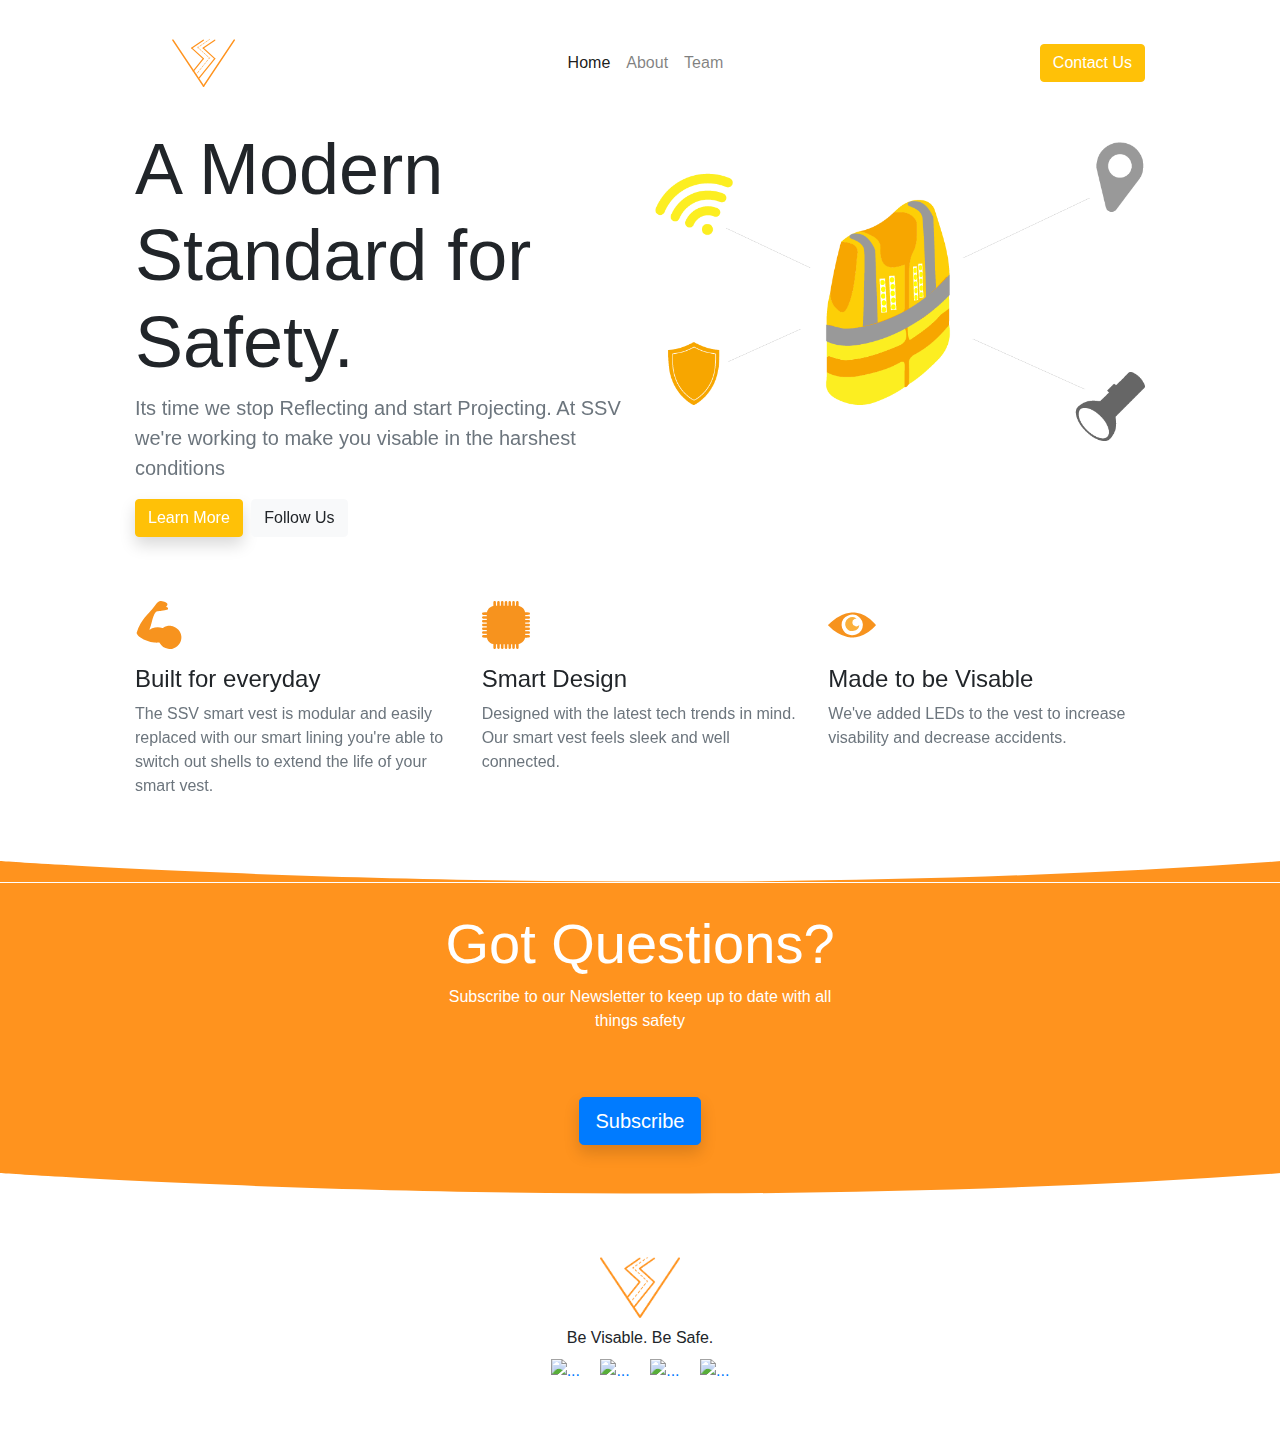
==== index.html @ ff096547 "Add files via upload" ====
<!doctype html>
<html lang="en">

<head>
    <!-- Required meta tags -->
    <meta charset="utf-8">
    <meta name="viewport" content="width=device-width, initial-scale=1, shrink-to-fit=no">
    <!-- Bootstrap CSS -->
    <link rel="stylesheet" href="https://stackpath.bootstrapcdn.com/bootstrap/4.3.1/css/bootstrap.min.css" integrity="sha384-ggOyR0iXCbMQv3Xipma34MD+dH/1fQ784/j6cY/iJTQUOhcWr7x9JvoRxT2MZw1T" crossorigin="anonymous">
    <link rel="stylesheet" href="https://unpkg.com/aos@next/dist/aos.css" />
    <link rel="stylesheet" type="text/css" href="main.css">
    <title>Hello, world!</title>
</head>

<body>
    <nav class="navbar navbar-expand-lg navbar-light bg-white">
        <div class="container">
            <a class="navbar-brand" href="#">
                <img src="logo.svg" width="100px" height="100px">
            </a>
            <button class="navbar-toggler" type="button" data-toggle="collapse" data-target="#navbarSupportedContent" aria-controls="navbarSupportedContent" aria-expanded="false" aria-label="Toggle navigation">
                <span class="navbar-toggler-icon"></span>
            </button>
            <div class="collapse navbar-collapse" id="navbarSupportedContent">
                <ul class="navbar-nav ml-auto">
                    <li class="nav-item active">
                        <a class="nav-link" href="#">Home <span class="sr-only">(current)</span></a>
                    </li>
                    <li class="nav-item">
                        <a class="nav-link" href="#">About</a>
                    </li>
                    <li class="nav-item">
                        <a class="nav-link" href="#">Team</a>
                    </li>
                </ul>
                <a class="btn navbar-btn btn-warning btn-md ml-auto text-white">Contact Us</a>
            </div>
        </div>
    </nav>
    <section class="ptb-6">
        <div class="container">
            <div class="row">
                <div class="col-12 col-md-5 col-lg-6 order-md-2">
                    <img src="vest.png" class="img-fluid pt-3" alt="Responsive image">
                </div>
                <div class="col-12 col-md-7 col-lg-6 order-md-1" data-aos="fade-up">
                    <h1 class="display-3 text-center text-md-left">
                        A Modern Standard for Safety.
                    </h1>
                    <p class="lead text-center text-md-left text-muted mb-6 mb-lg-8">
                        Its time we stop Reflecting and start Projecting. At SSV we're working to make you visable in the harshest conditions
                    </p>
                    <div class="text-center text-md-left">

                        <a class="btn navbar-btn btn-warning btn-md shadow mr-1 text-white">Learn More</a>
                        <a href="" class="btn btn-light ">Follow Us</a>
                    </div>
                </div>
            </div>
        </div>
    </section>
    <section class=" ptb-8">
        <div class="container">
            <div class="row">
                <div class="col-12 col-md-4" data-aos="fade-up">
                    <div class="icon text-primary mb-3">
                        <img src="muscle.svg" height="48px" width="48px">
                    </div>
                    <h4>
                        Built for everyday
                    </h4>
                    <p class="text-muted mb-6 mb-md-0">
                        The SSV smart vest is modular and easily replaced with our smart lining you're able to switch out shells to extend the life of your smart vest.
                    </p>
                </div>
                <div class="col-12 col-md-4" data-aos="fade-up" data-aos-delay="50">
                    <div class="icon text-primary mb-3">
                        <img src="chip.svg" height="48px" width="48px">
                    </div>
                    <h4>
                        Smart Design
                    </h4>
                    <p class="text-muted mb-6 mb-md-0">
                        Designed with the latest tech trends in mind. Our smart vest feels sleek and well connected.
                    </p>
                </div>
                <div class="col-12 col-md-4" data-aos="fade-up" data-aos-delay="100">
                    <div class="icon text-primary mb-3">
                        <img src="eye.svg" height="48px" width="48px">
                    </div>
                    <h4>
                        Made to be Visable
                    </h4>
                    <p class="text-muted mb-6 mb-md-0">
                        We've added LEDs to the vest to increase visability and decrease accidents.
                    </p>
                </div>
            </div>
        </div>
    </section>


    <div class="position-relative">
        <div class="shape shape-top shape-fluid-x svg-shim text-gray-200">
            <svg viewBox="0 0 1440 24" fill="none" xmlns="http://www.w3.org/2000/svg" preserveAspectRatio="none">
                <path d="M0 24H1440V0C722.5 52 0 0 0 0V24Z" fill="#ff931e" />
            </svg>
        </div>
    </div>
    <section class="bottom-break">
        <div class="container">
            <div class="row py-5">
                <div class="col"></div>
                <div class="col-5">
                    <h1 class="display-4 text-white text-center">Got Questions?</h1>
                    <p class="text-white text-center">Subscribe to our Newsletter to keep up to date with all things safety</p>
                </div>
                <div class="col"></div>
            </div>
            <div class="row">
                <div class="col"></div>
                <div class="col-2 text-center"><button type="button" class="btn btn-primary btn-lg mb-5 shadow mx-auto">Subscribe</button></div>
                <div class="col"></div>
            </div>
        </div>
    </section>
    <div class="position-relative">
        <div class="shape shape-bottom shape-fluid-x svg-shim text-gray-200">
            <svg viewBox="0 0 1440 24" fill="none" xmlns="http://www.w3.org/2000/svg" preserveAspectRatio="none">
                <path d="M0 24H1440V0C722.5 52 0 0 0 0V24Z" fill="white" />
            </svg>
        </div>
    </div>
    <footer class="ptb-8 bg-gray-200">
        <div class="container">
            <div class="row">
                <div class="col"></div>
                <div class="col-3">
                    <div class="mx-auto text-center">
                        <img src="logo_foot.png" width="80px" height="auto" class="mb-2">
                        <p class="text-gray-700 mb-2">
                            Be Visable. Be Safe.
                        </p>
                        <ul class="list-unstyled list-inline list-social mb-6 mb-md-0">
                            <li class="list-inline-item list-social-item mr-3">
                                <a href="#!" class="text-decoration-none">
                                    <img src="./assets/img/icons/social/instagram.svg" class="list-social-icon" alt="...">
                                </a>
                            </li>
                            <li class="list-inline-item list-social-item mr-3">
                                <a href="#!" class="text-decoration-none">
                                    <img src="./assets/img/icons/social/facebook.svg" class="list-social-icon" alt="...">
                                </a>
                            </li>
                            <li class="list-inline-item list-social-item mr-3">
                                <a href="#!" class="text-decoration-none">
                                    <img src="./assets/img/icons/social/twitter.svg" class="list-social-icon" alt="...">
                                </a>
                            </li>
                            <li class="list-inline-item list-social-item">
                                <a href="#!" class="text-decoration-none">
                                    <img src="./assets/img/icons/social/pinterest.svg" class="list-social-icon" alt="...">
                                </a>
                            </li>
                        </ul>
                    </div>
                </div>
                <div class="col"></div>
            </div>
        </div> 
    </footer>
    <!-- Optional JavaScript -->
    <!-- jQuery first, then Popper.js, then Bootstrap JS -->
    <script src="https://code.jquery.com/jquery-3.3.1.slim.min.js" integrity="sha384-q8i/X+965DzO0rT7abK41JStQIAqVgRVzpbzo5smXKp4YfRvH+8abtTE1Pi6jizo" crossorigin="anonymous"></script>
    <script src="https://cdnjs.cloudflare.com/ajax/libs/popper.js/1.14.7/umd/popper.min.js" integrity="sha384-UO2eT0CpHqdSJQ6hJty5KVphtPhzWj9WO1clHTMGa3JDZwrnQq4sF86dIHNDz0W1" crossorigin="anonymous"></script>
    <script src="https://stackpath.bootstrapcdn.com/bootstrap/4.3.1/js/bootstrap.min.js" integrity="sha384-JjSmVgyd0p3pXB1rRibZUAYoIIy6OrQ6VrjIEaFf/nJGzIxFDsf4x0xIM+B07jRM" crossorigin="anonymous"></script>
    <script src="https://unpkg.com/aos@next/dist/aos.js"></script>
    <script>
    AOS.init();
    </script>
</body>

</html>
---- main.css ----
@import url('https://rsms.me/inter/inter.css');

html {
    font-family: 'Inter', sans-serif;
}

@supports (font-variation-settings: normal) {
    html {
        font-family: 'Inter var', sans-serif;
    }
}


.container {
    max-width: 1040px;
}

.ptb-8 {
    padding-bottom: 6rem !important;
    padding-top: 6rem !important;
}

.ptb-8 {
    padding-bottom: 4rem !important;
    padding-top: 4rem !important;
}

.navbar {
}

.big-section {

  background-color: #fad776;
  opacity:0.9;

}

.shape-bottom{
	background-color: #ff931e;
}

.shape-top{
	background-color: white;
}

.bottom-break{
	background-color: #ff931e;
}


.shape {
    position: absolute
}

.shape>img,.shape>svg {
    display: block
}

.shape:not([class*=blur]) {
    overflow: hidden
}

.shape:not([class*=blur])>img,.shape:not([class*=blur])>svg {
    transform: scale(1.001)
}

@media (-ms-high-contrast:active),(-ms-high-contrast:none) {
    .shape>svg {
        display: none
    }
}

.shape-top {
    top: -.75px;
    right: -.75px;
    left: -.75px
}

.shape-top>img,.shape-top>svg {
    transform-origin: top center
}

.shape-right {
    top: -.75px;
    right: -.75px;
    bottom: -.75px
}

.shape-right>img,.shape-right>svg {
    transform-origin: right center;
    margin-left: auto
}

.shape-bottom {
    right: -.75px;
    bottom: -.75px;
    left: -.75px
}

.shape-bottom>img,.shape-bottom>svg {
    transform-origin: bottom center
}

.shape-left {
    top: -.75px;
    bottom: -.75px;
    left: -.75px
}

.shape-left>img,.shape-left>svg {
    transform-origin: left center
}

.shape-fluid-x>img,.shape-fluid-x>svg {
    width: calc(100% + 1.5px);
    height: auto
}

.shape-fluid-y>img,.shape-fluid-y>svg {
    height: calc(100% + 1.5px);
    width: auto
}

.shape-fluid-y {
    width: 100%;
    pointer-events: none
}

.shape-flip-x {
    transform: scaleX(-1);
    -webkit-backface-visibility: hidden;
    backface-visibility: hidden
}
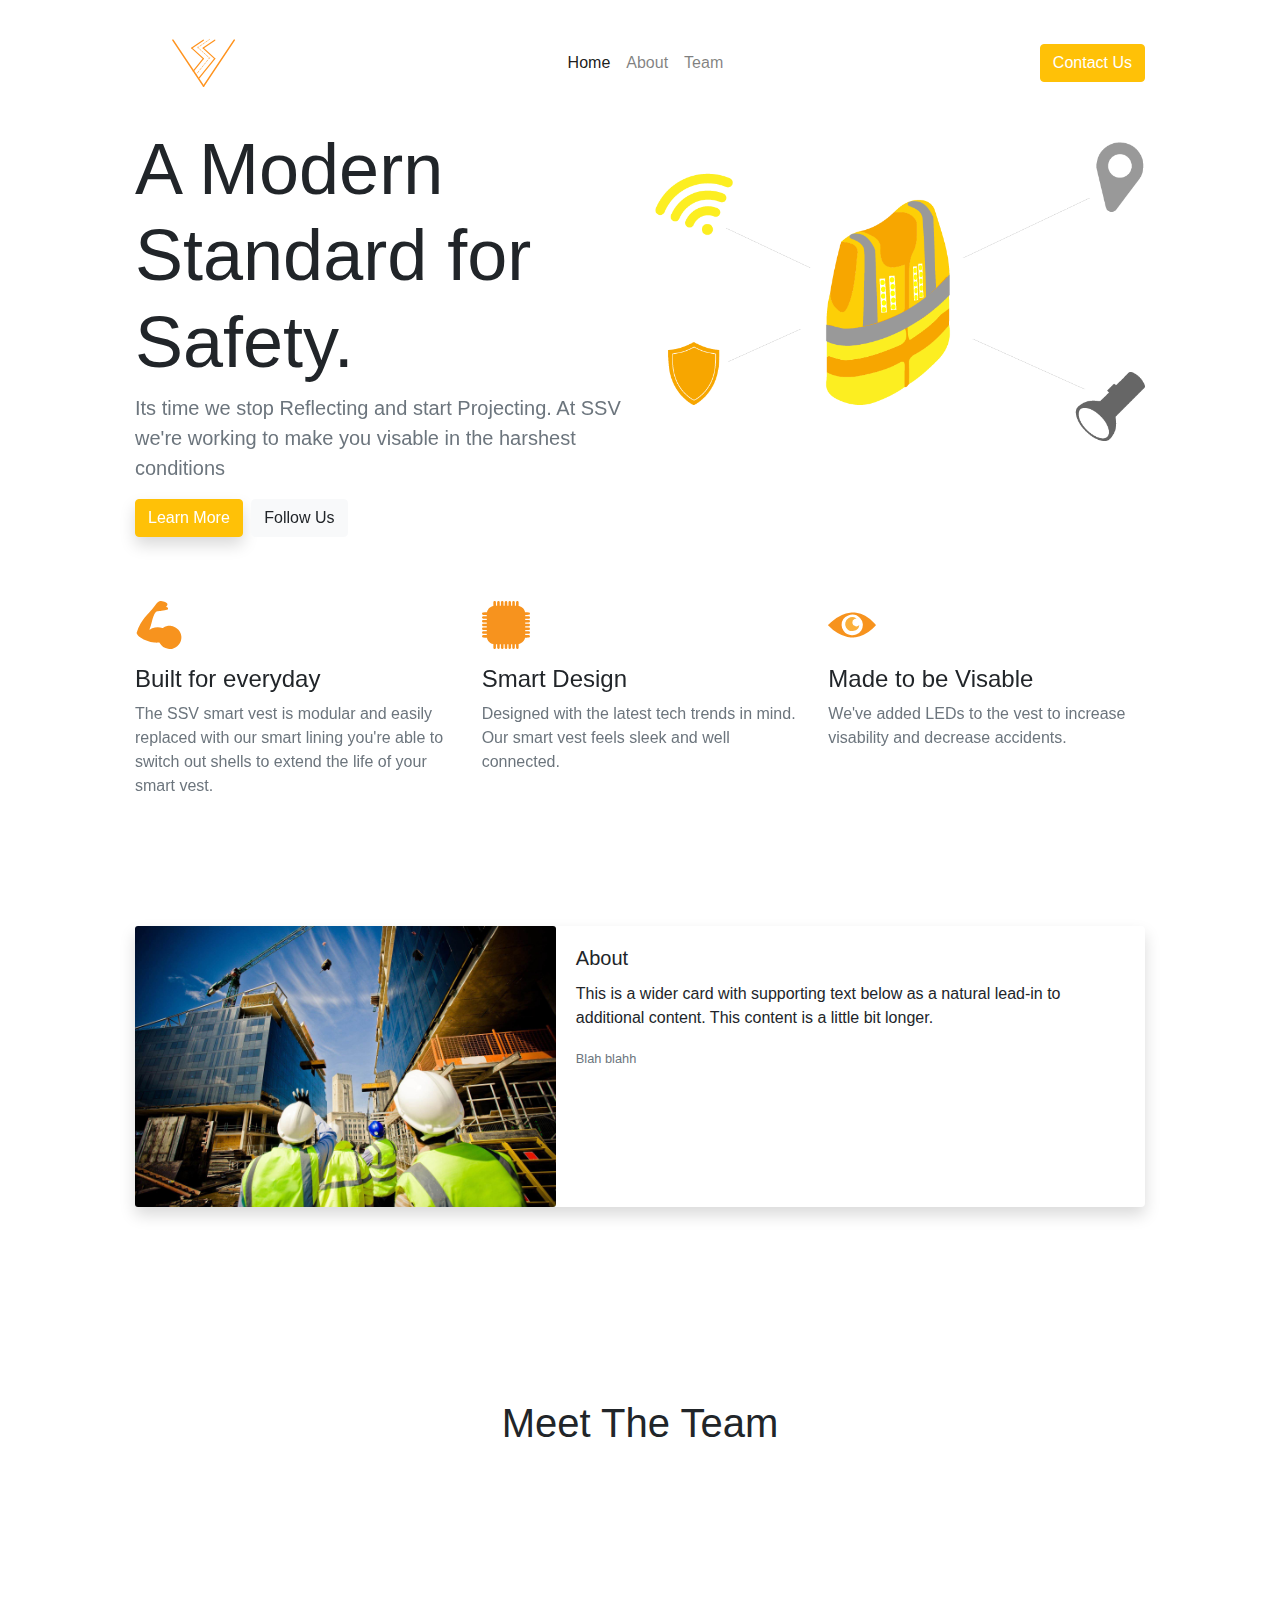
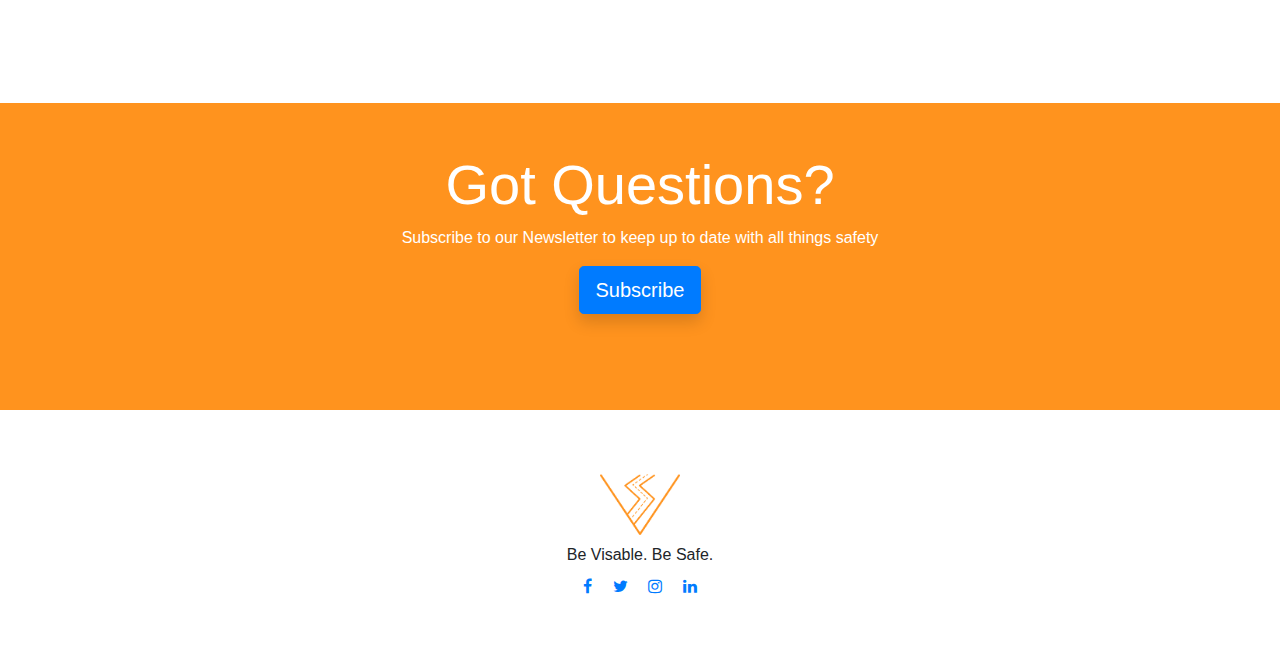
==== commit 8575b860: "Add files via upload" ====
--- a/index.html
+++ b/index.html
@@ -9,6 +9,7 @@
     <link rel="stylesheet" href="https://stackpath.bootstrapcdn.com/bootstrap/4.3.1/css/bootstrap.min.css" integrity="sha384-ggOyR0iXCbMQv3Xipma34MD+dH/1fQ784/j6cY/iJTQUOhcWr7x9JvoRxT2MZw1T" crossorigin="anonymous">
     <link rel="stylesheet" href="https://unpkg.com/aos@next/dist/aos.css" />
     <link rel="stylesheet" type="text/css" href="main.css">
+    <link rel="stylesheet" href="https://cdnjs.cloudflare.com/ajax/libs/font-awesome/4.7.0/css/font-awesome.min.css">
     <title>Hello, world!</title>
 </head>
 
@@ -51,7 +52,6 @@
                         Its time we stop Reflecting and start Projecting. At SSV we're working to make you visable in the harshest conditions
                     </p>
                     <div class="text-center text-md-left">
-
                         <a class="btn navbar-btn btn-warning btn-md shadow mr-1 text-white">Learn More</a>
                         <a href="" class="btn btn-light ">Follow Us</a>
                     </div>
@@ -98,8 +98,68 @@
             </div>
         </div>
     </section>
-
-
+    <section class="ptb-8">
+        <div class="container">
+            <div class="card mb-3 border-0 shadow rounded">
+                <div class="row no-gutters">
+                    <div class="col-md-5">
+                        <img src="construction_image.jpg" class="card-img" alt="...">
+                    </div>
+                    <div class="col-md-7">
+                        <div class="card-body">
+                            <h5 class="card-title">About</h5>
+                            <p class="card-text">This is a wider card with supporting text below as a natural lead-in to additional content. This content is a little bit longer.</p>
+                            <p class="card-text"><small class="text-muted">Blah blahh</small></p>
+                        </div>
+                    </div>
+                </div>
+            </div>
+        </div>
+    </section>
+    <section class="ptb-8">
+        <div class="container">
+            <div class="text-center py-5">
+                <h1 class="py-6">Meet The Team</h1>
+            </div>
+            <div class="row">
+                <!-- Team Member 1 -->
+                <div class="col"></div>
+                <div class="col-xl-3 col-md-6 mb-4">
+                    <div class="card border-0 shadow" data-aos="zoom-in-up" data-aos-once="true">
+                        <img src="https://source.unsplash.com/TMgQMXoglsM/500x350" class="card-img-top" alt="...">
+                        <div class="card-body text-center">
+                            <h5 class="card-title mb-0">Team Member</h5>
+                            <div class="card-text text-black-50">Web Developer</div>
+                        </div>
+                    </div>
+                </div>
+                <!-- Team Member 2 -->
+                <div class="col-xl-3 col-md-6 mb-4">
+                    <div class="card border-0 shadow" data-aos="zoom-in-up" data-aos-delay="50" data-aos-once="true">
+                        <img src="https://source.unsplash.com/9UVmlIb0wJU/500x350" class="card-img-top" alt="...">
+                        <div class="card-body text-center">
+                            <h5 class="card-title mb-0">Team Member</h5>
+                            <div class="card-text text-black-50">Web Developer</div>
+                        </div>
+                    </div>
+                </div>
+                <!-- Team Member 3 -->
+                <div class="col-xl-3 col-md-6 mb-4">
+                    <div class="card border-0 shadow" data-aos="zoom-in-up" data-aos-delay="100" data-aos-once="true">
+                        <img src="https://source.unsplash.com/sNut2MqSmds/500x350" class="card-img-top" alt="...">
+                        <div class="card-body text-center">
+                            <h5 class="card-title mb-0">Team Member</h5>
+                            <div class="card-text text-black-50">Web Developer</div>
+                        </div>
+                    </div>
+                </div>
+                <div class="col"></div>
+            </div>
+            <!-- /.row -->
+        </div>
+        <!-- /.container -->
+    </section>
+    <!--
     <div class="position-relative">
         <div class="shape shape-top shape-fluid-x svg-shim text-gray-200">
             <svg viewBox="0 0 1440 24" fill="none" xmlns="http://www.w3.org/2000/svg" preserveAspectRatio="none">
@@ -107,67 +167,49 @@
             </svg>
         </div>
     </div>
+-->
     <section class="bottom-break">
-        <div class="container">
-            <div class="row py-5">
-                <div class="col"></div>
-                <div class="col-5">
-                    <h1 class="display-4 text-white text-center">Got Questions?</h1>
-                    <p class="text-white text-center">Subscribe to our Newsletter to keep up to date with all things safety</p>
-                </div>
-                <div class="col"></div>
-            </div>
-            <div class="row">
-                <div class="col"></div>
-                <div class="col-2 text-center"><button type="button" class="btn btn-primary btn-lg mb-5 shadow mx-auto">Subscribe</button></div>
-                <div class="col"></div>
-            </div>
-        </div>
-    </section>
+        <div class="container py-5 text-center">
+            <h1 class="display-4 text-white text-center">Got Questions?</h1>
+            <p class="text-white text-center">Subscribe to our Newsletter to keep up to date with all things safety</p>
+            <button type="button" class="btn btn-primary btn-lg mb-5 shadow mx-auto">Subscribe</button>
+        </div>
+    </section>
+    <!--
     <div class="position-relative">
         <div class="shape shape-bottom shape-fluid-x svg-shim text-gray-200">
             <svg viewBox="0 0 1440 24" fill="none" xmlns="http://www.w3.org/2000/svg" preserveAspectRatio="none">
                 <path d="M0 24H1440V0C722.5 52 0 0 0 0V24Z" fill="white" />
             </svg>
         </div>
-    </div>
+    </div>-->
     <footer class="ptb-8 bg-gray-200">
         <div class="container">
-            <div class="row">
-                <div class="col"></div>
-                <div class="col-3">
-                    <div class="mx-auto text-center">
-                        <img src="logo_foot.png" width="80px" height="auto" class="mb-2">
-                        <p class="text-gray-700 mb-2">
-                            Be Visable. Be Safe.
-                        </p>
-                        <ul class="list-unstyled list-inline list-social mb-6 mb-md-0">
-                            <li class="list-inline-item list-social-item mr-3">
-                                <a href="#!" class="text-decoration-none">
-                                    <img src="./assets/img/icons/social/instagram.svg" class="list-social-icon" alt="...">
-                                </a>
-                            </li>
-                            <li class="list-inline-item list-social-item mr-3">
-                                <a href="#!" class="text-decoration-none">
-                                    <img src="./assets/img/icons/social/facebook.svg" class="list-social-icon" alt="...">
-                                </a>
-                            </li>
-                            <li class="list-inline-item list-social-item mr-3">
-                                <a href="#!" class="text-decoration-none">
-                                    <img src="./assets/img/icons/social/twitter.svg" class="list-social-icon" alt="...">
-                                </a>
-                            </li>
-                            <li class="list-inline-item list-social-item">
-                                <a href="#!" class="text-decoration-none">
-                                    <img src="./assets/img/icons/social/pinterest.svg" class="list-social-icon" alt="...">
-                                </a>
-                            </li>
-                        </ul>
-                    </div>
-                </div>
-                <div class="col"></div>
-            </div>
-        </div> 
+            <div class="mx-auto text-center">
+                <img src="logo_foot.png" width="80px" height="auto" class="mb-2">
+                <p class="text-gray-700 mb-2">
+                    Be Visable. Be Safe.
+                </p>
+                <ul class="list-unstyled list-inline list-social mb-6 mb-md-0">
+                    <li class="list-inline-item list-social-item mr-3">
+                        <a href="#!" class="fa fa-facebook">
+                        </a>
+                    </li>
+                    <li class="list-inline-item list-social-item mr-3">
+                        <a href="#!" class="fa fa-twitter">
+                        </a>
+                    </li>
+                    <li class="list-inline-item list-social-item mr-3">
+                        <a href="#!" class="fa fa-instagram">
+                        </a>
+                    </li>
+                    <li class="list-inline-item list-social-item">
+                        <a href="#!" class="fa fa-linkedin">
+                        </a>
+                    </li>
+                </ul>
+            </div>
+        </div>
     </footer>
     <!-- Optional JavaScript -->
     <!-- jQuery first, then Popper.js, then Bootstrap JS -->
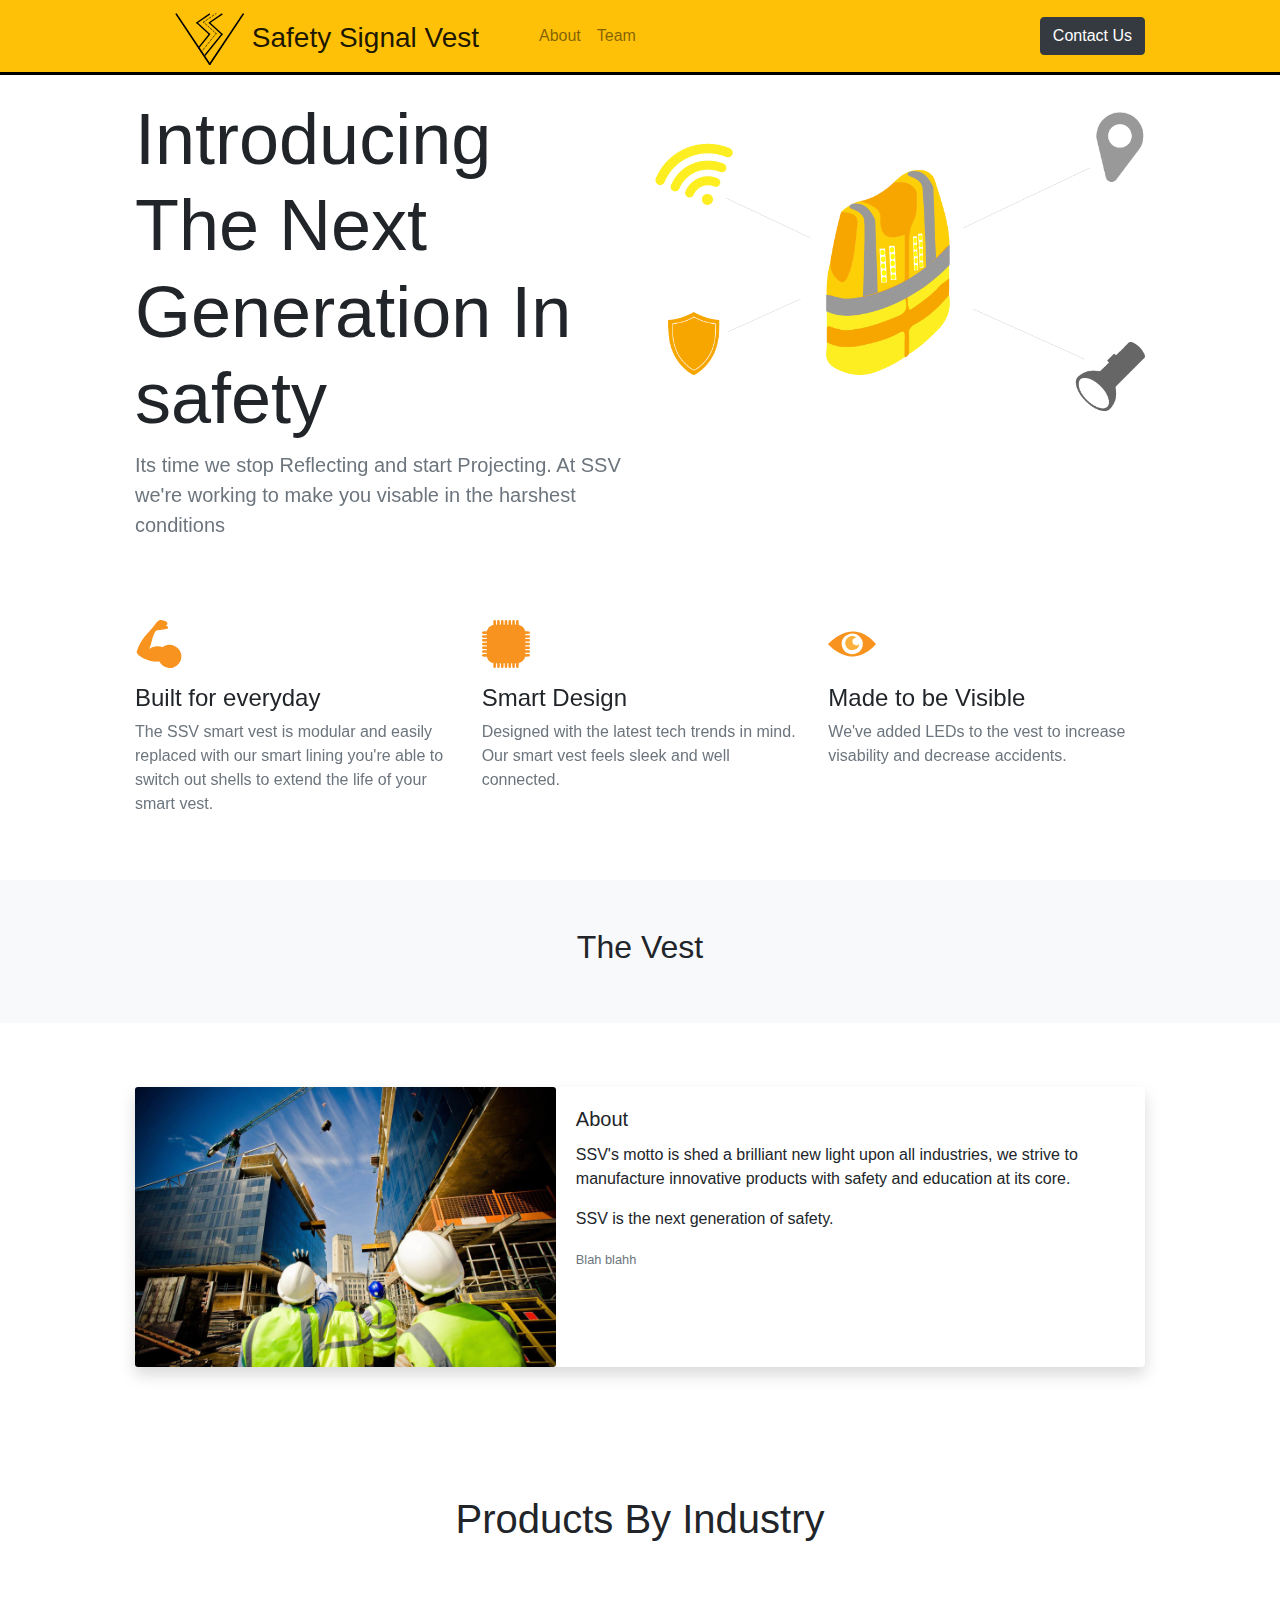
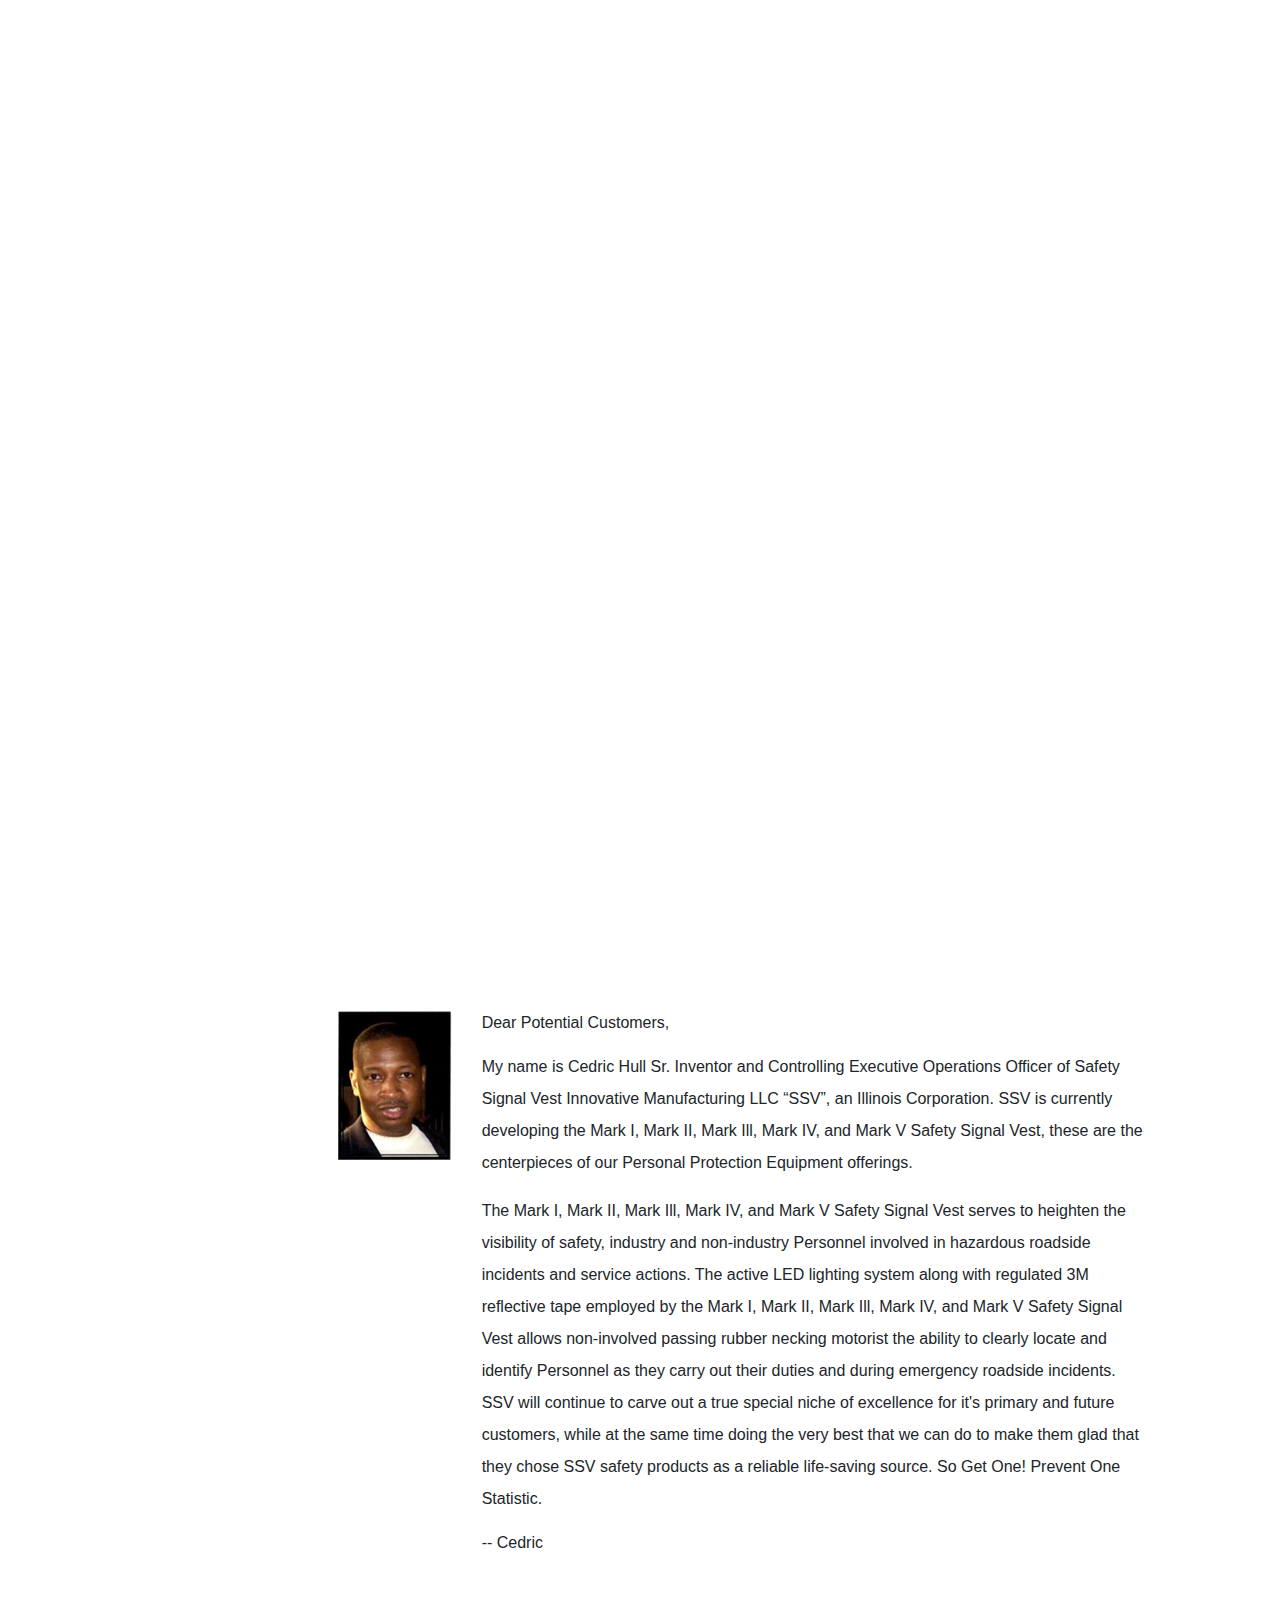
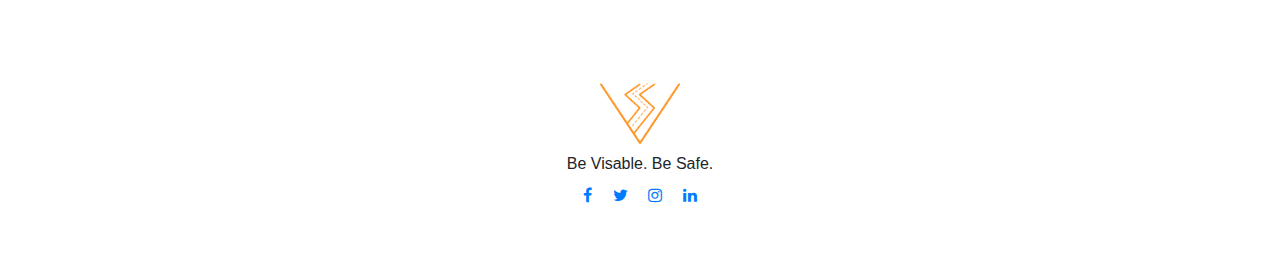
==== commit a1fcf3c4: "Add files via upload" ====
--- a/index.html
+++ b/index.html
@@ -6,60 +6,92 @@
     <meta charset="utf-8">
     <meta name="viewport" content="width=device-width, initial-scale=1, shrink-to-fit=no">
     <!-- Bootstrap CSS -->
-    <link rel="stylesheet" href="https://stackpath.bootstrapcdn.com/bootstrap/4.3.1/css/bootstrap.min.css" integrity="sha384-ggOyR0iXCbMQv3Xipma34MD+dH/1fQ784/j6cY/iJTQUOhcWr7x9JvoRxT2MZw1T" crossorigin="anonymous">
+    <link rel="stylesheet" href="https://stackpath.bootstrapcdn.com/bootstrap/4.3.1/css/bootstrap.min.css"
+        integrity="sha384-ggOyR0iXCbMQv3Xipma34MD+dH/1fQ784/j6cY/iJTQUOhcWr7x9JvoRxT2MZw1T" crossorigin="anonymous">
     <link rel="stylesheet" href="https://unpkg.com/aos@next/dist/aos.css" />
     <link rel="stylesheet" type="text/css" href="main.css">
     <link rel="stylesheet" href="https://cdnjs.cloudflare.com/ajax/libs/font-awesome/4.7.0/css/font-awesome.min.css">
-    <title>Hello, world!</title>
+    <title>SSV</title>
 </head>
 
-<body>
-    <nav class="navbar navbar-expand-lg navbar-light bg-white">
+<body class="">
+    
+    <nav class="navbar navbar-expand-lg navbar-light bg-warning py-3 fixed-top" style="border-bottom: 3px solid black;">
         <div class="container">
             <a class="navbar-brand" href="#">
-                <img src="logo.svg" width="100px" height="100px">
+                <img src="logo-black.svg" width="auto" height="60px" class="pt-2 d-inline-block align-top"/>
+                <span class="float-right pt-3 pl-2"><h3>Safety Signal Vest</h3></span>
             </a>
-            <button class="navbar-toggler" type="button" data-toggle="collapse" data-target="#navbarSupportedContent" aria-controls="navbarSupportedContent" aria-expanded="false" aria-label="Toggle navigation">
+            <button class="navbar-toggler" type="button" data-toggle="collapse" data-target="#navbarSupportedContent"
+                aria-controls="navbarSupportedContent" aria-expanded="false" aria-label="Toggle navigation">
                 <span class="navbar-toggler-icon"></span>
             </button>
             <div class="collapse navbar-collapse" id="navbarSupportedContent">
-                <ul class="navbar-nav ml-auto">
-                    <li class="nav-item active">
-                        <a class="nav-link" href="#">Home <span class="sr-only">(current)</span></a>
-                    </li>
+                <ul class="navbar-nav ml-auto float-right">
+                  
                     <li class="nav-item">
-                        <a class="nav-link" href="#">About</a>
+                        <a class="nav-link" href="#about">About</a>
                     </li>
                     <li class="nav-item">
                         <a class="nav-link" href="#">Team</a>
                     </li>
                 </ul>
-                <a class="btn navbar-btn btn-warning btn-md ml-auto text-white">Contact Us</a>
+               <a class="btn navbar-btn btn-dark btn-md ml-auto text-white">Contact Us</a>
             </div>
         </div>
     </nav>
-    <section class="ptb-6">
-        <div class="container">
+<!--
+    <div class="container-fluid mt-3">
+        <div class="row">
+            <div class="col-3">
+                <img src="logo.svg" style="z-index: 101;">
+            </div>
+            <div class="col">
+                <h1 class="mt-2 display-4"><strong>Safety Signal Vest (SSV)</strong></h1>
+                <p class="ml-5 text-light">Get One! Prevent One Statistic!</p>
+            </div>
+        </div>
+    </div>
+    <div class="bg-dark nav-black-bar" style="z-index: 100;">
+        <div class="row">
+            <div class="col text-right">
+                <a class="text-decoration-none text-white">About</a>
+            </div>
+            <div class="col text-center">
+                <a class="text-decoration-none text-white">Products/Services</a>
+            </div>
+            <div class="col text-left">
+                    <a class="text-decoration-none text-white" href="contact.html">Contact Us</a>
+            </div>
+        </div>
+    </div>
+-->
+    <section class="ptb-7 bg-white mt-5">
+        <div class="container pt-5 mt-5">
             <div class="row">
                 <div class="col-12 col-md-5 col-lg-6 order-md-2">
                     <img src="vest.png" class="img-fluid pt-3" alt="Responsive image">
+                    
                 </div>
                 <div class="col-12 col-md-7 col-lg-6 order-md-1" data-aos="fade-up">
                     <h1 class="display-3 text-center text-md-left">
-                        A Modern Standard for Safety.
-                    </h1>
+                        Introducing The Next Generation In safety
+                    </h1>   
                     <p class="lead text-center text-md-left text-muted mb-6 mb-lg-8">
-                        Its time we stop Reflecting and start Projecting. At SSV we're working to make you visable in the harshest conditions
+                        Its time we stop Reflecting and start Projecting. At SSV we're working to make you visable in
+                        the harshest conditions
                     </p>
+                    <!--
                     <div class="text-center text-md-left">
                         <a class="btn navbar-btn btn-warning btn-md shadow mr-1 text-white">Learn More</a>
                         <a href="" class="btn btn-light ">Follow Us</a>
                     </div>
-                </div>
-            </div>
-        </div>
-    </section>
-    <section class=" ptb-8">
+                    -->
+                </div>
+            </div>
+        </div>
+    </section>
+    <section class=" ptb-8 bg-white pt-5">
         <div class="container">
             <div class="row">
                 <div class="col-12 col-md-4" data-aos="fade-up">
@@ -70,7 +102,8 @@
                         Built for everyday
                     </h4>
                     <p class="text-muted mb-6 mb-md-0">
-                        The SSV smart vest is modular and easily replaced with our smart lining you're able to switch out shells to extend the life of your smart vest.
+                        The SSV smart vest is modular and easily replaced with our smart lining you're able to switch
+                        out shells to extend the life of your smart vest.
                     </p>
                 </div>
                 <div class="col-12 col-md-4" data-aos="fade-up" data-aos-delay="50">
@@ -89,7 +122,7 @@
                         <img src="eye.svg" height="48px" width="48px">
                     </div>
                     <h4>
-                        Made to be Visable
+                        Made to be Visible
                     </h4>
                     <p class="text-muted mb-6 mb-md-0">
                         We've added LEDs to the vest to increase visability and decrease accidents.
@@ -98,7 +131,12 @@
             </div>
         </div>
     </section>
-    <section class="ptb-8">
+
+    <section class="bg-light py-5">
+        <h2 class="text-center">The Vest</h2>
+    </section>
+    
+    <section class="ptb-8 bg-white" id="about">
         <div class="container">
             <div class="card mb-3 border-0 shadow rounded">
                 <div class="row no-gutters">
@@ -108,7 +146,8 @@
                     <div class="col-md-7">
                         <div class="card-body">
                             <h5 class="card-title">About</h5>
-                            <p class="card-text">This is a wider card with supporting text below as a natural lead-in to additional content. This content is a little bit longer.</p>
+                            <p class="card-text">SSV's motto is shed a brilliant new light upon all industries, we strive to manufacture innovative products with safety and education at its core. </p>
+                            <p>SSV is the next generation of safety.</p>
                             <p class="card-text"><small class="text-muted">Blah blahh</small></p>
                         </div>
                     </div>
@@ -116,46 +155,88 @@
             </div>
         </div>
     </section>
-    <section class="ptb-8">
-        <div class="container">
-            <div class="text-center py-5">
-                <h1 class="py-6">Meet The Team</h1>
-            </div>
-            <div class="row">
-                <!-- Team Member 1 -->
-                <div class="col"></div>
-                <div class="col-xl-3 col-md-6 mb-4">
-                    <div class="card border-0 shadow" data-aos="zoom-in-up" data-aos-once="true">
-                        <img src="https://source.unsplash.com/TMgQMXoglsM/500x350" class="card-img-top" alt="...">
-                        <div class="card-body text-center">
-                            <h5 class="card-title mb-0">Team Member</h5>
-                            <div class="card-text text-black-50">Web Developer</div>
-                        </div>
-                    </div>
-                </div>
-                <!-- Team Member 2 -->
-                <div class="col-xl-3 col-md-6 mb-4">
-                    <div class="card border-0 shadow" data-aos="zoom-in-up" data-aos-delay="50" data-aos-once="true">
-                        <img src="https://source.unsplash.com/9UVmlIb0wJU/500x350" class="card-img-top" alt="...">
-                        <div class="card-body text-center">
-                            <h5 class="card-title mb-0">Team Member</h5>
-                            <div class="card-text text-black-50">Web Developer</div>
-                        </div>
-                    </div>
-                </div>
-                <!-- Team Member 3 -->
-                <div class="col-xl-3 col-md-6 mb-4">
-                    <div class="card border-0 shadow" data-aos="zoom-in-up" data-aos-delay="100" data-aos-once="true">
-                        <img src="https://source.unsplash.com/sNut2MqSmds/500x350" class="card-img-top" alt="...">
-                        <div class="card-body text-center">
-                            <h5 class="card-title mb-0">Team Member</h5>
-                            <div class="card-text text-black-50">Web Developer</div>
-                        </div>
-                    </div>
-                </div>
-                <div class="col"></div>
-            </div>
-            <!-- /.row -->
+
+    <section class="bg-white pt-5">
+        <div class="text-center">
+            <h1 class="mb-0 bg-white mx-auto d-block" style="width: 400px;">Products By Industry</h1>
+        </div>
+        <div class="container-fluid bg-white py-5">
+            <div class="container">
+                <div class="row ">
+                    <!-- Team Member 1 -->
+                    <div class="col-xl-3 col-md-3 mb-4">
+                        <a class="text-decoration-none text-dark" href="motorcycle_sale.html">
+                        <div class="card border shadow" data-aos="zoom-in-up" data-aos-delay="100"
+                            data-aos-once="true">
+                            <img src="motorcycle_flyer.jpeg" height="300" width="auto" class="card-img-top" alt="...">
+                            <div class="card-body text-center">
+                                <h5 class="card-title mb-0">Elite Motorcycle</h5>
+                                <p class="text-success">(Get It Now!!)</p>
+                            </div>
+                        </div>
+                        </a>
+                    </div>
+
+                    <div class="col-xl-3 col-md-3 mb-4">
+                        <a class="text-decoration-none text-dark" href="atv.html" >
+                        <div class="card border shadow-lg" data-aos="zoom-in-up" data-aos-delay="100"
+                            data-aos-once="true">
+                            <img src="Motorcycle_ATV_flyer.jpg" height="300" width="auto" class="card-img-top" alt="...">
+                            <div class="card-body text-center">
+                                <h5 class="card-title mb-0">Motorcycle/ATV</h5>
+                                <p class="text-success">(Get It Now!!)</p>
+                            </div>
+                        </div>
+                        </a>
+                    </div>
+                    
+                    <div class="col-xl-3 col-md-3 mb-4 ">
+                        <div class="card border shadow-lg" data-aos="zoom-in-up" data-aos-once="true">
+                            <img src="police_flyer.jpeg" height="300" width="auto" class="card-img-top" alt="...">
+                            <div class="card-body text-center">
+                                <h5 class="card-title mb-0 ">Police</h5>
+                                <p class="text-danger">(Coming Soon)</p>
+                            </div>
+                        </div>
+                    </div>
+
+                    <!-- Team Member 2 -->
+                    <div class="col-xl-3 col-md-3 mb-4">
+                        <div class="card border shadow" data-aos="zoom-in-up" data-aos-delay="50"
+                            data-aos-once="true">
+                            <img src="fire_flyer.jpg" height="300" width="auto" class="card-img-top" alt="...">
+                            <div class="card-body text-center">
+                                <h5 class="card-title mb-0">Fire</h5>
+                                <p class="text-danger">(Coming Soon)</p>
+                            </div>
+                        </div>
+                    </div>
+                    <!-- Team Member 3 -->
+                    
+                </div>
+                <!-- /.row -->
+            </div>
+        </div>
+        <!-- /.container -->
+    </section>
+    <section class="bg-white">
+        <div class="container-fluid bg-white py-2">
+            <div class="container">
+                <div class="row ">
+                    <!-- Team Member 1 -->
+                    <div class="col-xl-3 col-md-3 mb-4">
+                        <div class="card border shadow-lg" data-aos="zoom-in-up" data-aos-delay="100"
+                            data-aos-once="true">
+                            <img src="construction_flyer.jpg" height="300" width="auto" class="card-img-top" alt="...">
+                            <div class="card-body text-center">
+                                <h5 class="card-title mb-0">Construction</h5>
+                                <p class="text-danger">(Coming Soon)</p>
+                            </div>
+                        </div>
+                    </div>
+                </div>
+                <!-- /.row -->
+            </div>
         </div>
         <!-- /.container -->
     </section>
@@ -167,14 +248,15 @@
             </svg>
         </div>
     </div>
--->
-    <section class="bottom-break">
+
+    <section class="">
         <div class="container py-5 text-center">
-            <h1 class="display-4 text-white text-center">Got Questions?</h1>
-            <p class="text-white text-center">Subscribe to our Newsletter to keep up to date with all things safety</p>
+            <h1 class="display-4 text-dark text-center">Got Questions?</h1>
+            <p class="text-dark text-center">Subscribe to our Newsletter to keep up to date with all things safety</p>
             <button type="button" class="btn btn-primary btn-lg mb-5 shadow mx-auto">Subscribe</button>
         </div>
     </section>
+    -->
     <!--
     <div class="position-relative">
         <div class="shape shape-bottom shape-fluid-x svg-shim text-gray-200">
@@ -183,7 +265,28 @@
             </svg>
         </div>
     </div>-->
-    <footer class="ptb-8 bg-gray-200">
+
+    <div class="container py-5 mt-5">
+        <div class="row">
+            <div class="col-4">
+                <img src="ceo.png" class="float-right" />
+            </div>
+            <div class="col ">
+                <p>Dear Potential Customers,</p>
+                <p style="line-height: 2em;">
+                    My name is Cedric Hull Sr. Inventor and Controlling Executive Operations Officer of Safety Signal  Vest Innovative Manufacturing LLC “SSV”, an Illinois Corporation.
+                    SSV is currently developing the Mark I, Mark II, Mark Ill, Mark IV, and Mark  V Safety Signal Vest, these are the centerpieces of our Personal Protection Equipment offerings.      
+                </p>
+                <p style="line-height: 2em;">The Mark I, Mark II, Mark Ill, Mark IV, and Mark V Safety Signal Vest serves to heighten the visibility of safety, industry and non-industry Personnel involved in hazardous roadside incidents and service actions.
+                    The active LED lighting system along with regulated 3M reflective tape employed by the Mark I, Mark II, Mark Ill, Mark IV, and Mark V Safety  Signal Vest allows non-involved passing rubber necking motorist the ability to clearly locate and identify Personnel as they carry out their duties and during emergency roadside incidents.
+                    SSV will continue to carve out a true special niche of excellence for it's primary and future customers, while at the same time doing the very best  that we can do to make them glad that they chose SSV safety products as a reliable life-saving source.
+                    So Get One! Prevent One Statistic.
+                </p>
+                <p>-- Cedric</p>
+            </div>
+        </div>
+    </div>
+    <footer class="ptb-8 bg-white">
         <div class="container">
             <div class="mx-auto text-center">
                 <img src="logo_foot.png" width="80px" height="auto" class="mb-2">
@@ -213,12 +316,20 @@
     </footer>
     <!-- Optional JavaScript -->
     <!-- jQuery first, then Popper.js, then Bootstrap JS -->
-    <script src="https://code.jquery.com/jquery-3.3.1.slim.min.js" integrity="sha384-q8i/X+965DzO0rT7abK41JStQIAqVgRVzpbzo5smXKp4YfRvH+8abtTE1Pi6jizo" crossorigin="anonymous"></script>
-    <script src="https://cdnjs.cloudflare.com/ajax/libs/popper.js/1.14.7/umd/popper.min.js" integrity="sha384-UO2eT0CpHqdSJQ6hJty5KVphtPhzWj9WO1clHTMGa3JDZwrnQq4sF86dIHNDz0W1" crossorigin="anonymous"></script>
-    <script src="https://stackpath.bootstrapcdn.com/bootstrap/4.3.1/js/bootstrap.min.js" integrity="sha384-JjSmVgyd0p3pXB1rRibZUAYoIIy6OrQ6VrjIEaFf/nJGzIxFDsf4x0xIM+B07jRM" crossorigin="anonymous"></script>
+    <script src="https://code.jquery.com/jquery-3.3.1.slim.min.js"
+        integrity="sha384-q8i/X+965DzO0rT7abK41JStQIAqVgRVzpbzo5smXKp4YfRvH+8abtTE1Pi6jizo" crossorigin="anonymous">
+    </script>
+    <script src="https://cdnjs.cloudflare.com/ajax/libs/popper.js/1.14.7/umd/popper.min.js"
+        integrity="sha384-UO2eT0CpHqdSJQ6hJty5KVphtPhzWj9WO1clHTMGa3JDZwrnQq4sF86dIHNDz0W1" crossorigin="anonymous">
+    </script>
+    <script src="https://stackpath.bootstrapcdn.com/bootstrap/4.3.1/js/bootstrap.min.js"
+        integrity="sha384-JjSmVgyd0p3pXB1rRibZUAYoIIy6OrQ6VrjIEaFf/nJGzIxFDsf4x0xIM+B07jRM" crossorigin="anonymous">
+    </script>
     <script src="https://unpkg.com/aos@next/dist/aos.js"></script>
     <script>
-    AOS.init();
+        AOS.init({
+   once: true
+});
     </script>
 </body>
 
--- a/main.css
+++ b/main.css
@@ -44,7 +44,6 @@
 }
 
 .bottom-break{
-	background-color: #ff931e;
 }
 
 
@@ -130,4 +129,21 @@
     transform: scaleX(-1);
     -webkit-backface-visibility: hidden;
     backface-visibility: hidden
+}
+
+body {
+}
+
+.navbar-brand{
+    position: absolute;
+    top: 0;
+    left: 10;
+}
+
+.nav-black-bar{
+    width: 100%;
+    position: absolute;
+    top: 145px;
+    right: 0;
+    z-index: -1;
 }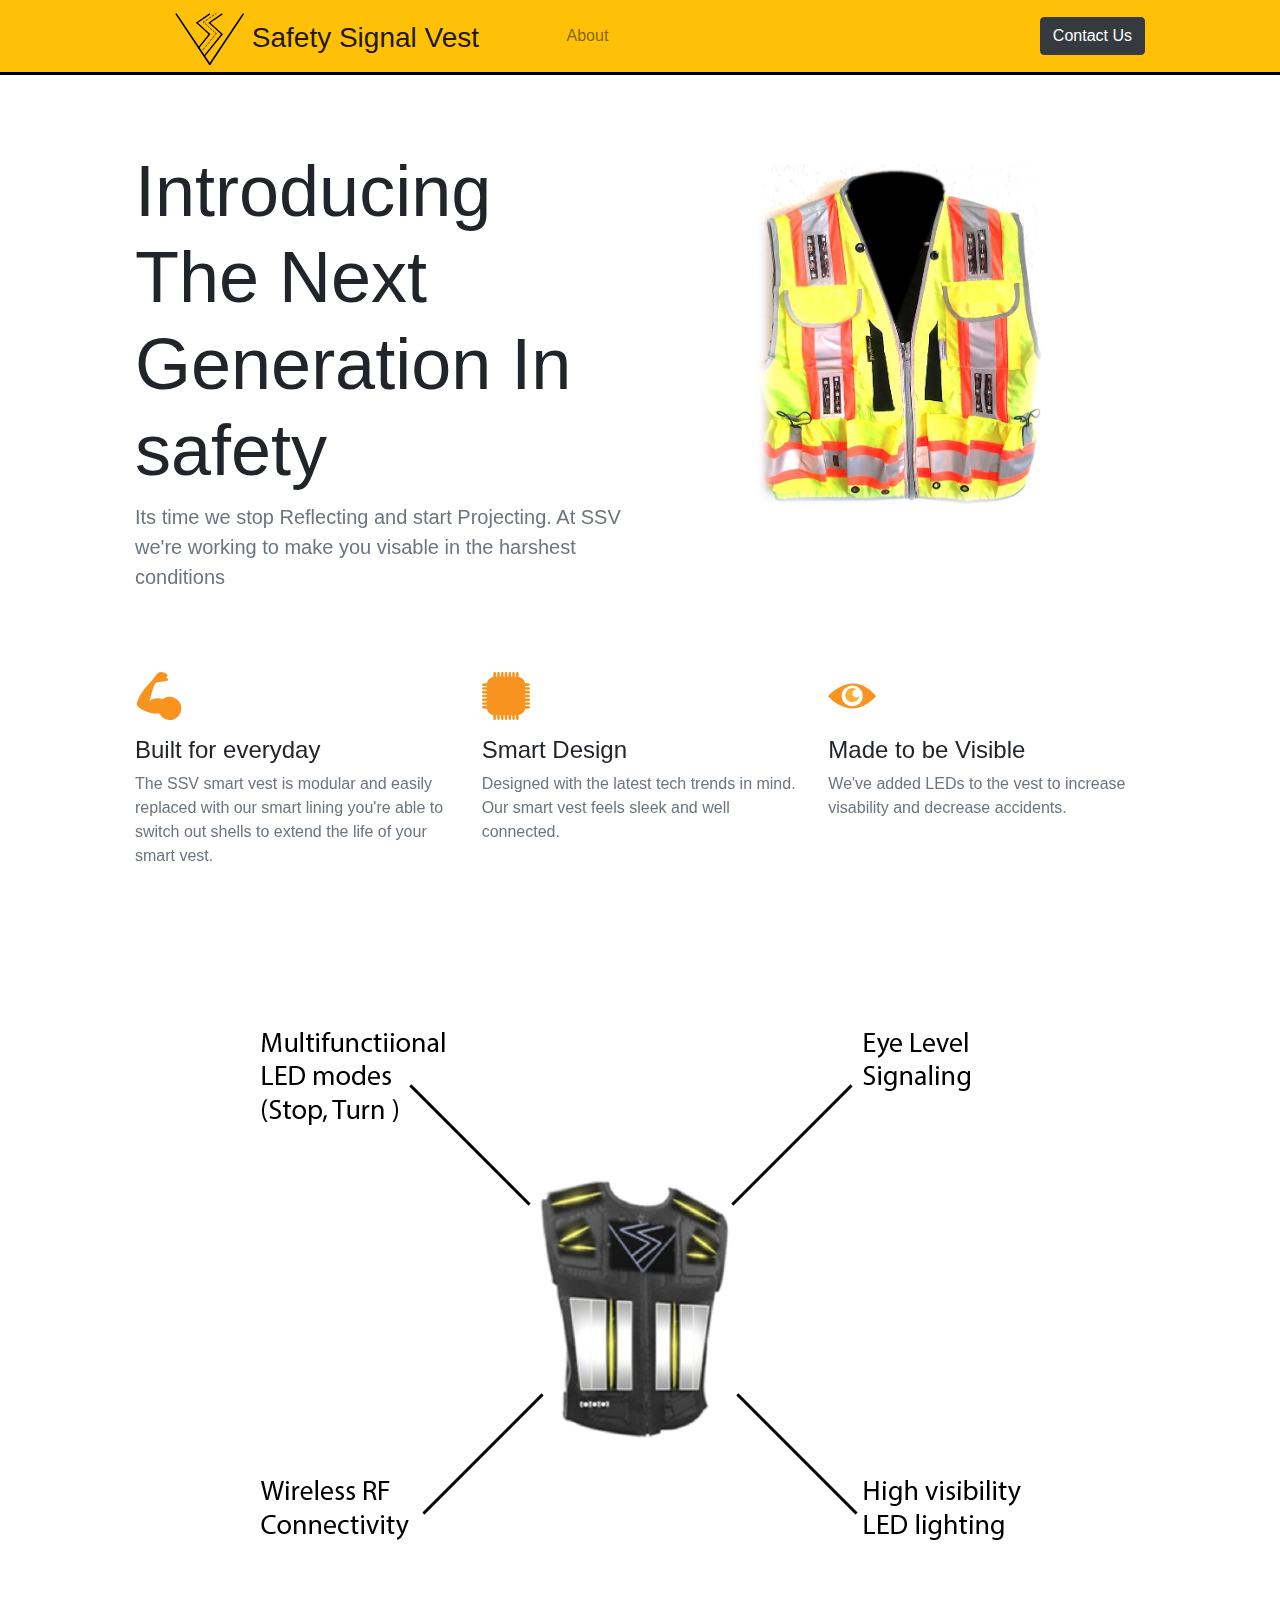
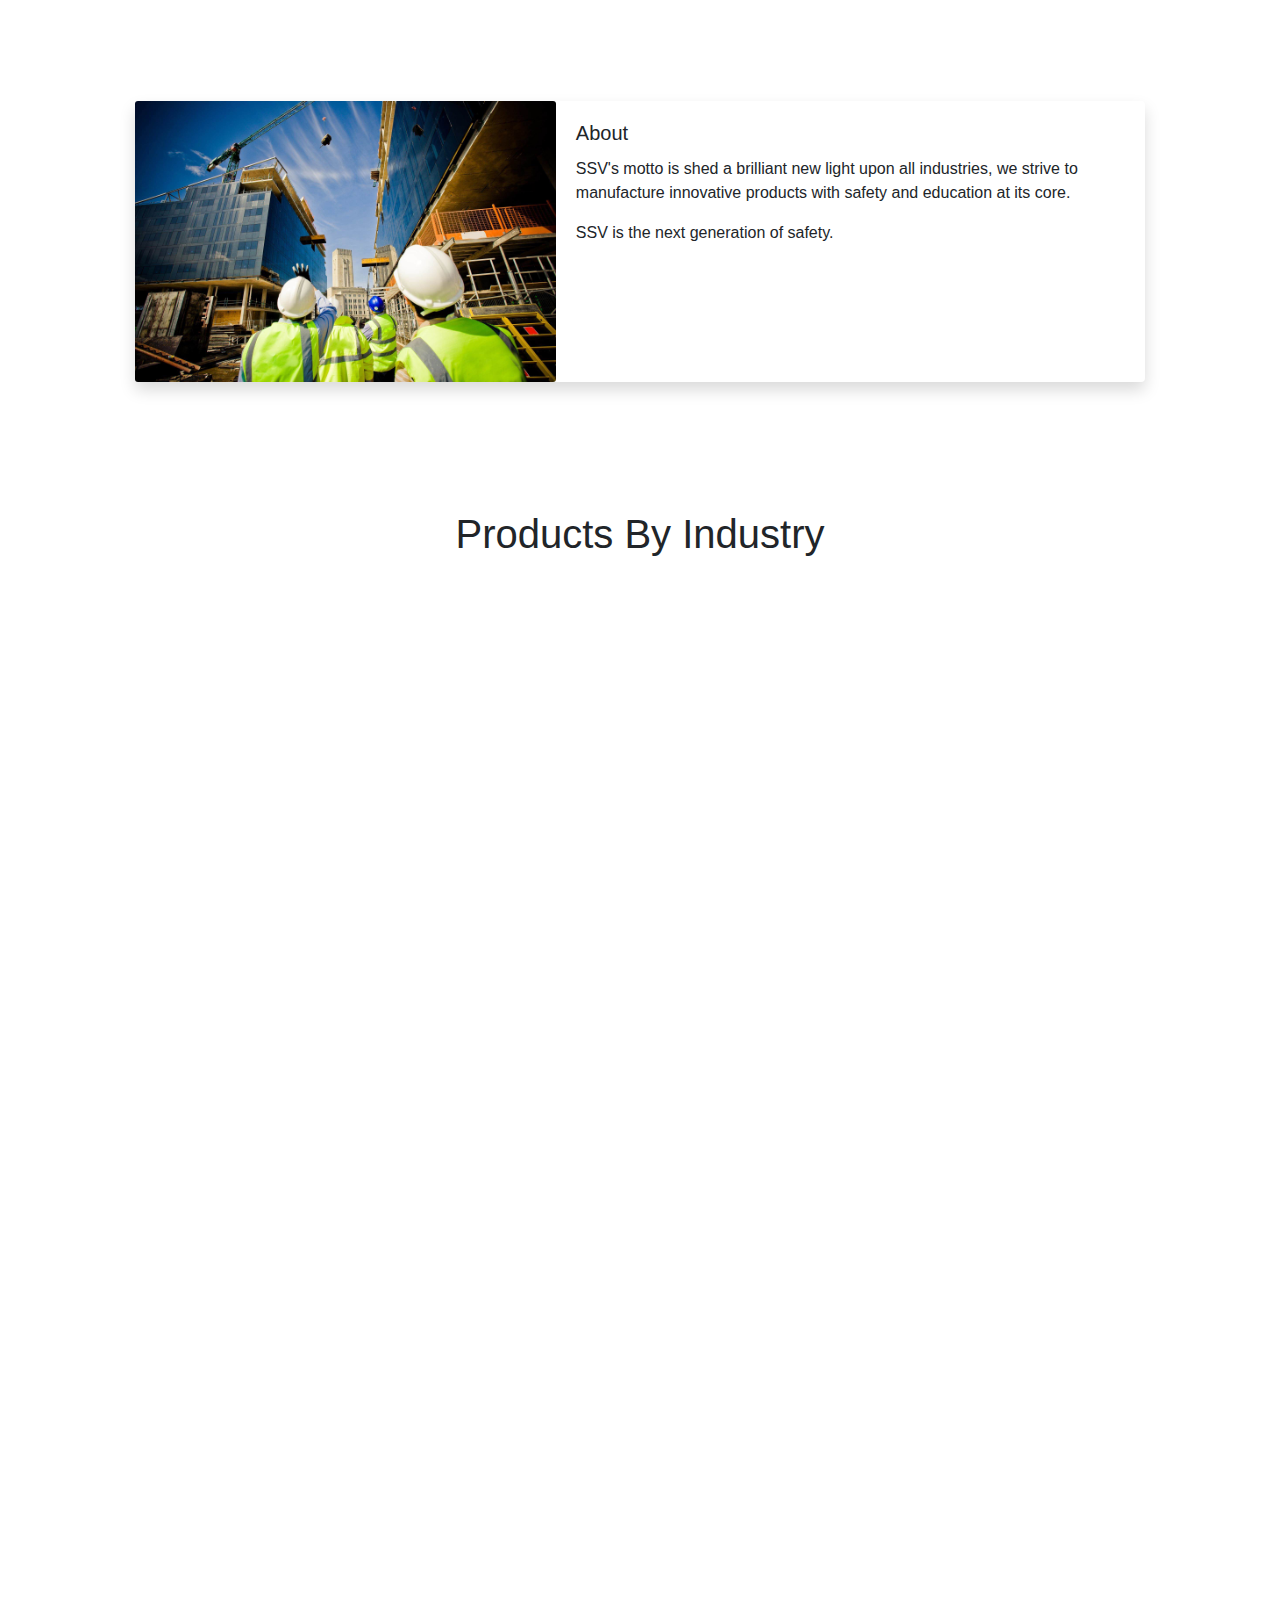
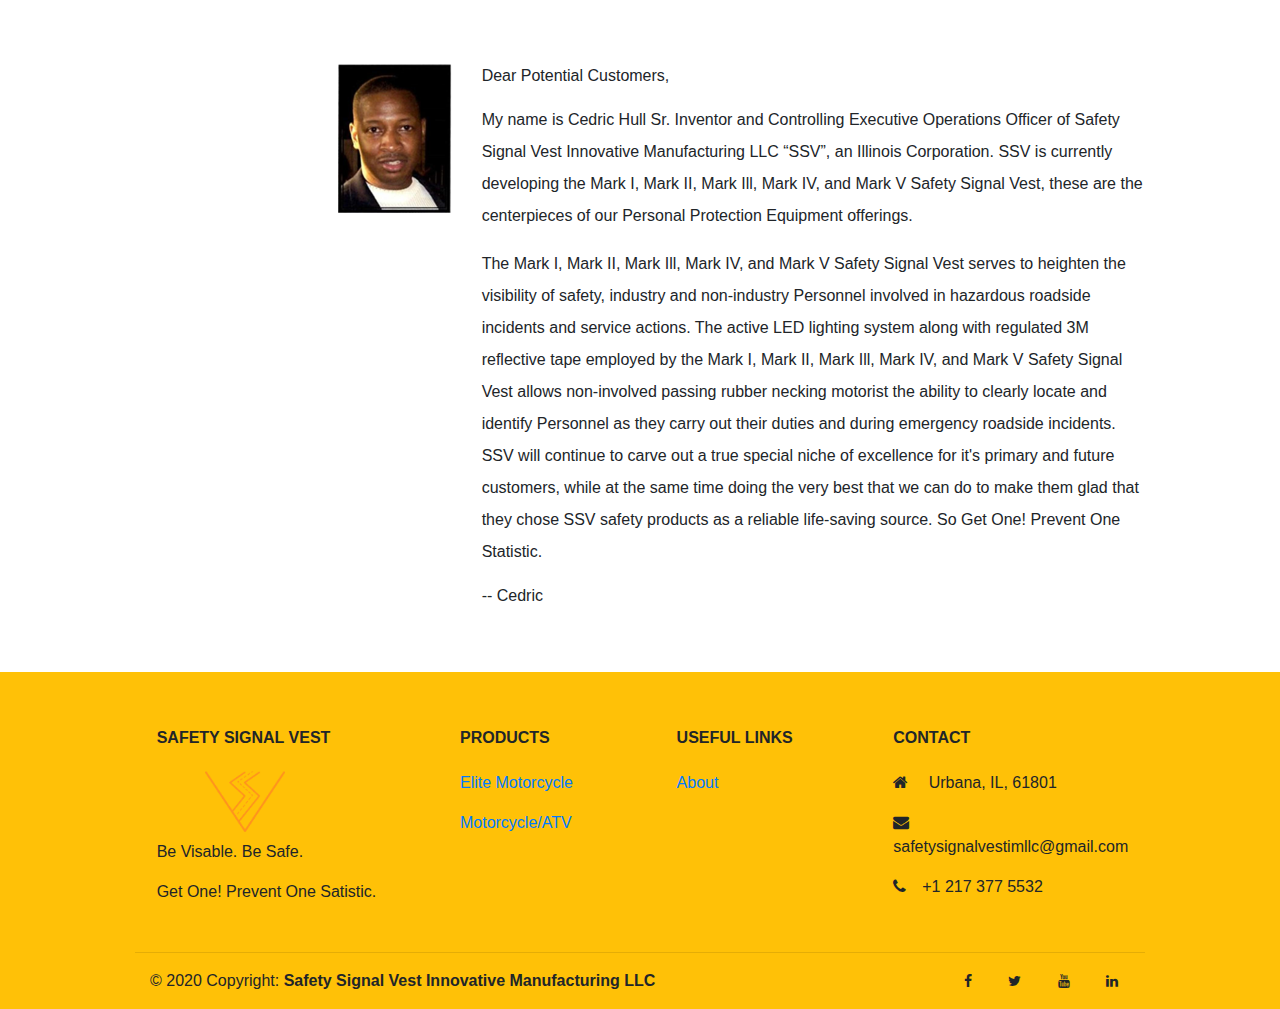
==== commit 8fba9edd: "Add files via upload" ====
--- a/index.html
+++ b/index.html
@@ -32,11 +32,9 @@
                     <li class="nav-item">
                         <a class="nav-link" href="#about">About</a>
                     </li>
-                    <li class="nav-item">
-                        <a class="nav-link" href="#">Team</a>
-                    </li>
+                   
                 </ul>
-               <a class="btn navbar-btn btn-dark btn-md ml-auto text-white">Contact Us</a>
+               <a class="btn navbar-btn btn-dark btn-md ml-auto text-white" href="mailto:safetysignalvestimllc@gmail.com?subject=Safety Signal Vest Inquiry">Contact Us</a>
             </div>
         </div>
     </nav>
@@ -66,11 +64,11 @@
         </div>
     </div>
 -->
-    <section class="ptb-7 bg-white mt-5">
+    <section class="ptb-7 bg-white">
         <div class="container pt-5 mt-5">
             <div class="row">
                 <div class="col-12 col-md-5 col-lg-6 order-md-2">
-                    <img src="vest.png" class="img-fluid pt-3" alt="Responsive image">
+                    <img src="header-img.jpg" class="img-fluid pt-3 d-block mx-auto" style="max-width: 60% !important;" alt="Responsive image">
                     
                 </div>
                 <div class="col-12 col-md-7 col-lg-6 order-md-1" data-aos="fade-up">
@@ -132,8 +130,8 @@
         </div>
     </section>
 
-    <section class="bg-light py-5">
-        <h2 class="text-center">The Vest</h2>
+    <section class="py-5">
+        <img src="graph.png" class="img-fluid d-block mx-auto p-5" alt="...">
     </section>
     
     <section class="ptb-8 bg-white" id="about">
@@ -148,7 +146,6 @@
                             <h5 class="card-title">About</h5>
                             <p class="card-text">SSV's motto is shed a brilliant new light upon all industries, we strive to manufacture innovative products with safety and education at its core. </p>
                             <p>SSV is the next generation of safety.</p>
-                            <p class="card-text"><small class="text-muted">Blah blahh</small></p>
                         </div>
                     </div>
                 </div>
@@ -168,10 +165,10 @@
                         <a class="text-decoration-none text-dark" href="motorcycle_sale.html">
                         <div class="card border shadow" data-aos="zoom-in-up" data-aos-delay="100"
                             data-aos-once="true">
-                            <img src="motorcycle_flyer.jpeg" height="300" width="auto" class="card-img-top" alt="...">
+                            <img src="motorcycle_flyer.jpeg"  class="card-img-top" alt="...">
                             <div class="card-body text-center">
                                 <h5 class="card-title mb-0">Elite Motorcycle</h5>
-                                <p class="text-success">(Get It Now!!)</p>
+                                <p class="text-success">Click Here</p>
                             </div>
                         </div>
                         </a>
@@ -181,10 +178,10 @@
                         <a class="text-decoration-none text-dark" href="atv.html" >
                         <div class="card border shadow-lg" data-aos="zoom-in-up" data-aos-delay="100"
                             data-aos-once="true">
-                            <img src="Motorcycle_ATV_flyer.jpg" height="300" width="auto" class="card-img-top" alt="...">
+                            <img src="Motorcycle_ATV_flyer.jpg" class="card-img-top" alt="...">
                             <div class="card-body text-center">
                                 <h5 class="card-title mb-0">Motorcycle/ATV</h5>
-                                <p class="text-success">(Get It Now!!)</p>
+                                <p class="text-success">Click Here</p>
                             </div>
                         </div>
                         </a>
@@ -192,7 +189,7 @@
                     
                     <div class="col-xl-3 col-md-3 mb-4 ">
                         <div class="card border shadow-lg" data-aos="zoom-in-up" data-aos-once="true">
-                            <img src="police_flyer.jpeg" height="300" width="auto" class="card-img-top" alt="...">
+                            <img src="police_flyer.jpeg" class="card-img-top" alt="...">
                             <div class="card-body text-center">
                                 <h5 class="card-title mb-0 ">Police</h5>
                                 <p class="text-danger">(Coming Soon)</p>
@@ -204,7 +201,7 @@
                     <div class="col-xl-3 col-md-3 mb-4">
                         <div class="card border shadow" data-aos="zoom-in-up" data-aos-delay="50"
                             data-aos-once="true">
-                            <img src="fire_flyer.jpg" height="300" width="auto" class="card-img-top" alt="...">
+                            <img src="fire_flyer.jpg" class="card-img-top" alt="...">
                             <div class="card-body text-center">
                                 <h5 class="card-title mb-0">Fire</h5>
                                 <p class="text-danger">(Coming Soon)</p>
@@ -227,7 +224,7 @@
                     <div class="col-xl-3 col-md-3 mb-4">
                         <div class="card border shadow-lg" data-aos="zoom-in-up" data-aos-delay="100"
                             data-aos-once="true">
-                            <img src="construction_flyer.jpg" height="300" width="auto" class="card-img-top" alt="...">
+                            <img src="construction_flyer.jpg" class="card-img-top" alt="...">
                             <div class="card-body text-center">
                                 <h5 class="card-title mb-0">Construction</h5>
                                 <p class="text-danger">(Coming Soon)</p>
@@ -268,10 +265,10 @@
 
     <div class="container py-5 mt-5">
         <div class="row">
-            <div class="col-4">
-                <img src="ceo.png" class="float-right" />
-            </div>
-            <div class="col ">
+            <div class="col-md-4 col-sm-12 mt-5">
+                <img src="ceo.png" class="float-md-right float-sm-none" />
+            </div>
+            <div class="col-md-8 col-sm-12 mt-5">
                 <p>Dear Potential Customers,</p>
                 <p style="line-height: 2em;">
                     My name is Cedric Hull Sr. Inventor and Controlling Executive Operations Officer of Safety Signal  Vest Innovative Manufacturing LLC “SSV”, an Illinois Corporation.
@@ -286,34 +283,125 @@
             </div>
         </div>
     </div>
-    <footer class="ptb-8 bg-white">
-        <div class="container">
-            <div class="mx-auto text-center">
-                <img src="logo_foot.png" width="80px" height="auto" class="mb-2">
-                <p class="text-gray-700 mb-2">
-                    Be Visable. Be Safe.
-                </p>
-                <ul class="list-unstyled list-inline list-social mb-6 mb-md-0">
-                    <li class="list-inline-item list-social-item mr-3">
-                        <a href="#!" class="fa fa-facebook">
-                        </a>
-                    </li>
-                    <li class="list-inline-item list-social-item mr-3">
-                        <a href="#!" class="fa fa-twitter">
-                        </a>
-                    </li>
-                    <li class="list-inline-item list-social-item mr-3">
-                        <a href="#!" class="fa fa-instagram">
-                        </a>
-                    </li>
-                    <li class="list-inline-item list-social-item">
-                        <a href="#!" class="fa fa-linkedin">
-                        </a>
-                    </li>
-                </ul>
-            </div>
-        </div>
-    </footer>
+
+<footer class="page-footer font-small bg-warning  pt-4">
+
+    <!-- Footer Links -->
+    <div class="container text-center text-md-left">
+  
+      <!-- Footer links -->
+      <div class="row text-center text-md-left mt-3 pb-3">
+  
+        <!-- Grid column -->
+        <div class="col-md-3 col-lg-3 col-xl-3 mx-auto mt-3">
+          <h6 class="text-uppercase mb-4 font-weight-bold">Safety Signal Vest</h6>
+          <img src="logo_foot.png" width="80px" height="auto" class="mb-2 d-block ml-5">
+
+          <p>Be Visable. Be Safe.</p>
+          <p>Get One! Prevent One Satistic.</p>
+        </div>
+        <!-- Grid column -->
+  
+        <hr class="w-100 clearfix d-md-none">
+  
+        <!-- Grid column -->
+        <div class="col-md-2 col-lg-2 col-xl-2 mx-auto mt-3">
+          <h6 class="text-uppercase mb-4 font-weight-bold">Products</h6>
+          <p>
+            <a href="motorcycle_sale.html">Elite Motorcycle</a>
+          </p>
+          <p>
+            <a href="atv.html">Motorcycle/ATV</a>
+          </p>
+        
+        </div>
+        <!-- Grid column -->
+  
+        <hr class="w-100 clearfix d-md-none">
+  
+        <!-- Grid column -->
+        <div class="col-md-3 col-lg-2 col-xl-2 mx-auto mt-3">
+          <h6 class="text-uppercase mb-4 font-weight-bold">Useful links</h6>
+          <p>
+            <a href="#about">About</a>
+          </p>
+        </div>
+  
+        <!-- Grid column -->
+        <hr class="w-100 clearfix d-md-none">
+  
+        <!-- Grid column -->
+        <div class="col-md-4 col-lg-3 col-xl-3 mx-auto mt-3">
+          <h6 class="text-uppercase mb-4 font-weight-bold">Contact</h6>
+          <p>
+            <i class="fa fa-home mr-3"></i> Urbana, IL, 61801</p>
+          <p>
+            <i class="fa fa-envelope mr-3"></i> safetysignalvestimllc@gmail.com</p>
+          <p>
+            <i class="fa fa-phone mr-3"></i>+1 217 377 5532</p>
+        </div>
+        <!-- Grid column -->
+  
+      </div>
+      <!-- Footer links -->
+  
+      <hr>
+      
+      <div class="container-fluid">
+      <!-- Grid row -->
+      <div class="row d-flex align-items-center">
+  
+        <!-- Grid column -->
+        <div class="col-md-7 col-lg-8">
+  
+          <!--Copyright-->
+          <p class="text-center text-md-left">© 2020 Copyright:
+              <strong>Safety Signal Vest Innovative Manufacturing LLC</strong>
+          </p>
+  
+        </div>
+        <!-- Grid column -->
+  
+        <!-- Grid column -->
+        <div class="col-md-5 col-lg-4 ml-lg-0">
+  
+          <!-- Social buttons -->
+          <div class="text-center text-md-right">
+            <ul class="list-unstyled list-inline">
+              <li class="list-inline-item">
+                <a class="btn-floating btn-sm rgba-white-slight mx-1">
+                  <i class="fa fa-facebook-f"></i>
+                </a>
+              </li>
+              <li class="list-inline-item">
+                <a class="btn-floating btn-sm rgba-white-slight mx-1">
+                  <i class="fa fa-twitter"></i>
+                </a>
+              </li>
+              <li class="list-inline-item">
+                <a class="btn-floating btn-sm rgba-white-slight mx-1">
+                  <i class="fa fa-youtube"></i>
+                </a>
+              </li>
+              <li class="list-inline-item">
+                <a class="btn-floating btn-sm rgba-white-slight mx-1">
+                  <i class="fa fa-linkedin"></i>
+                </a>
+              </li>
+            </ul>
+          </div>
+  
+        </div>
+        <!-- Grid column -->
+  
+      </div>
+      <!-- Grid row -->
+        </div>
+    </div>
+    <!-- Footer Links -->
+  
+  </footer>
+  <!-- Footer -->
     <!-- Optional JavaScript -->
     <!-- jQuery first, then Popper.js, then Bootstrap JS -->
     <script src="https://code.jquery.com/jquery-3.3.1.slim.min.js"
--- a/main.css
+++ b/main.css
@@ -23,6 +23,10 @@
 .ptb-8 {
     padding-bottom: 4rem !important;
     padding-top: 4rem !important;
+}
+
+.ptb-7 {
+    margin-top: 100px !important;
 }
 
 .navbar {
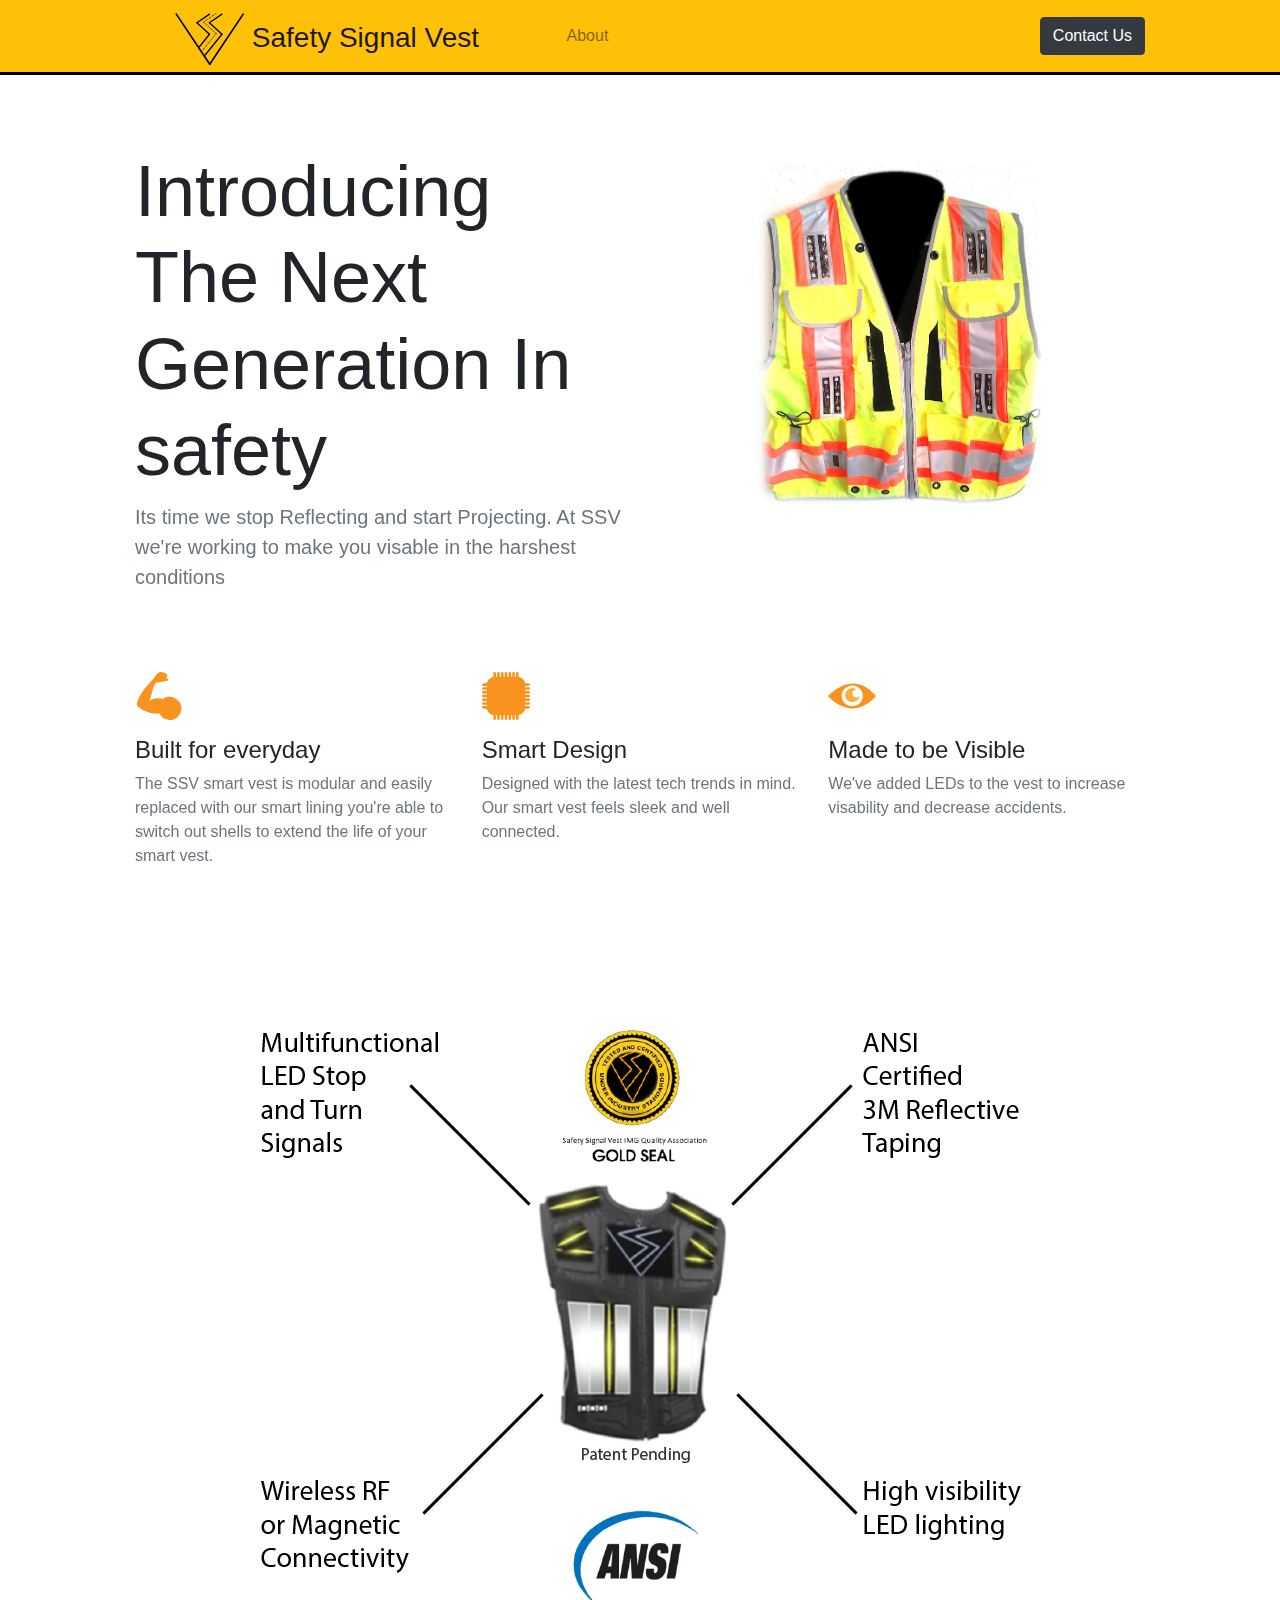
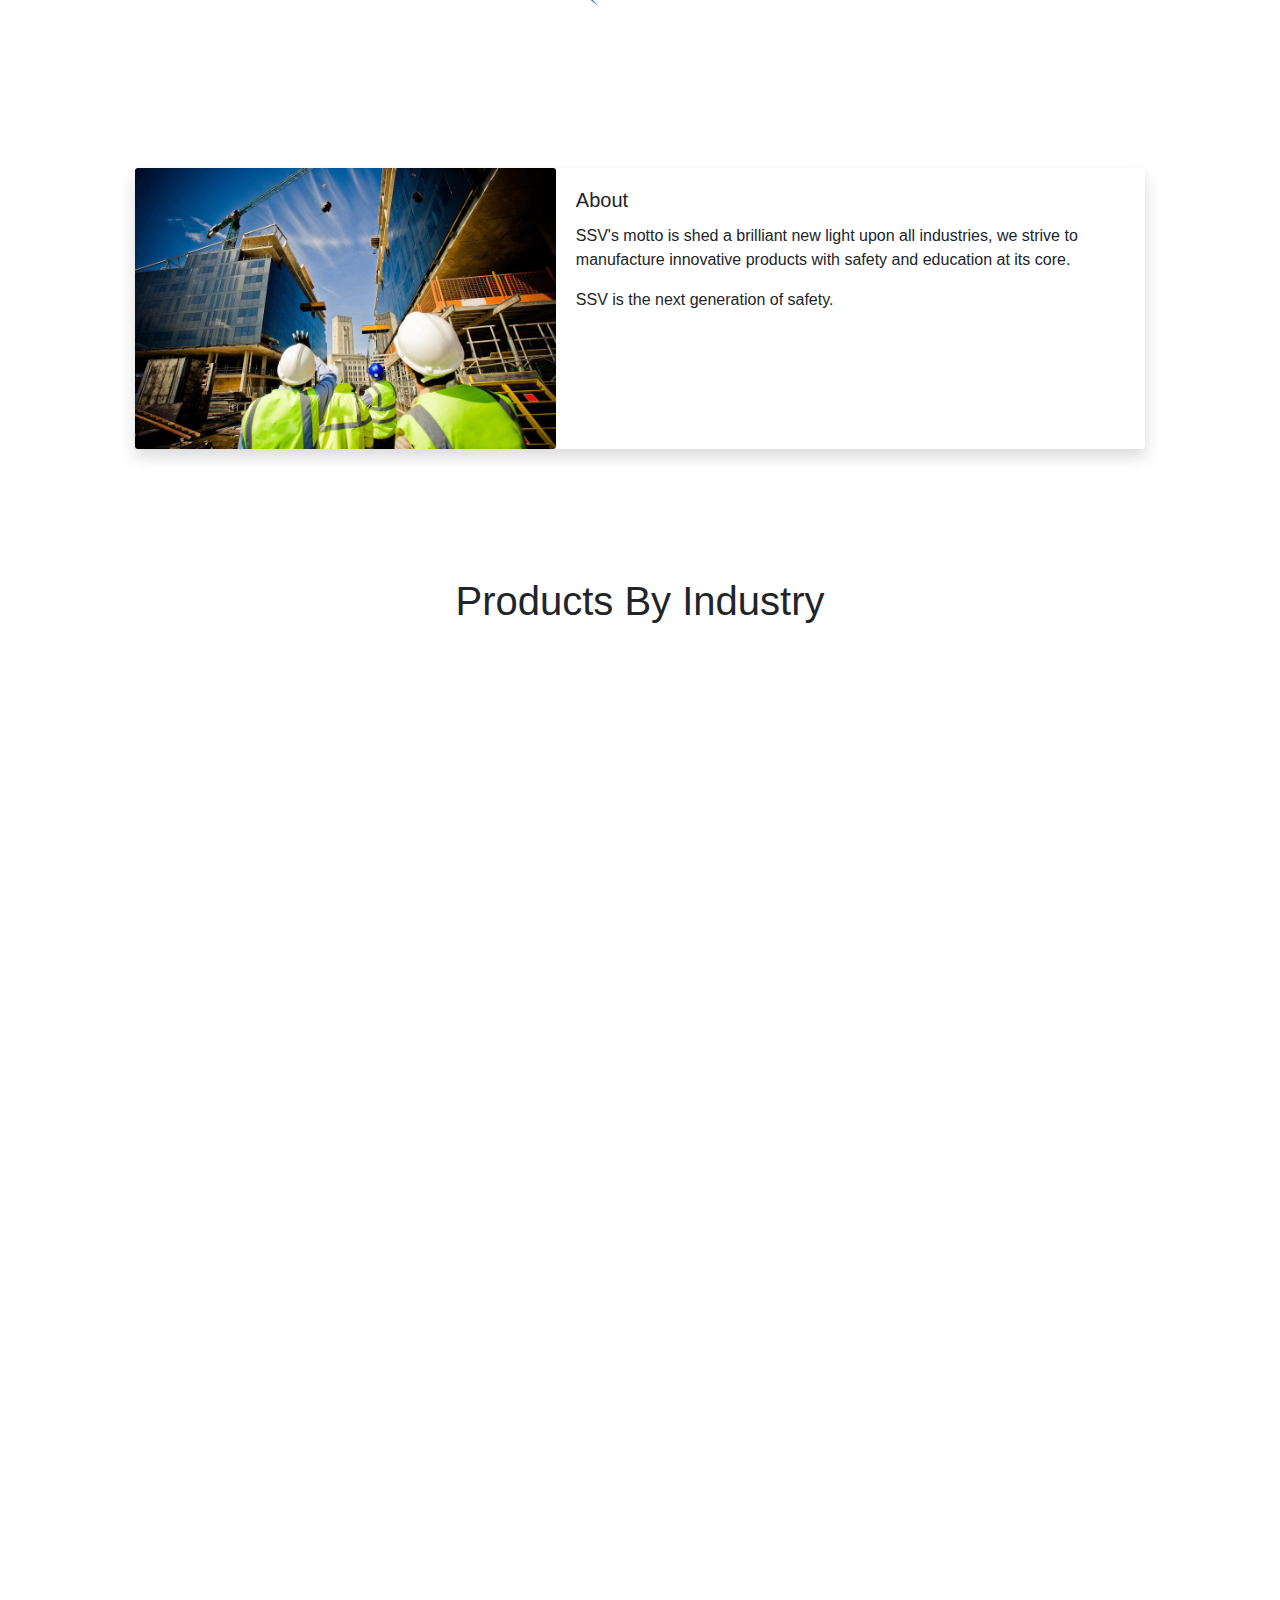
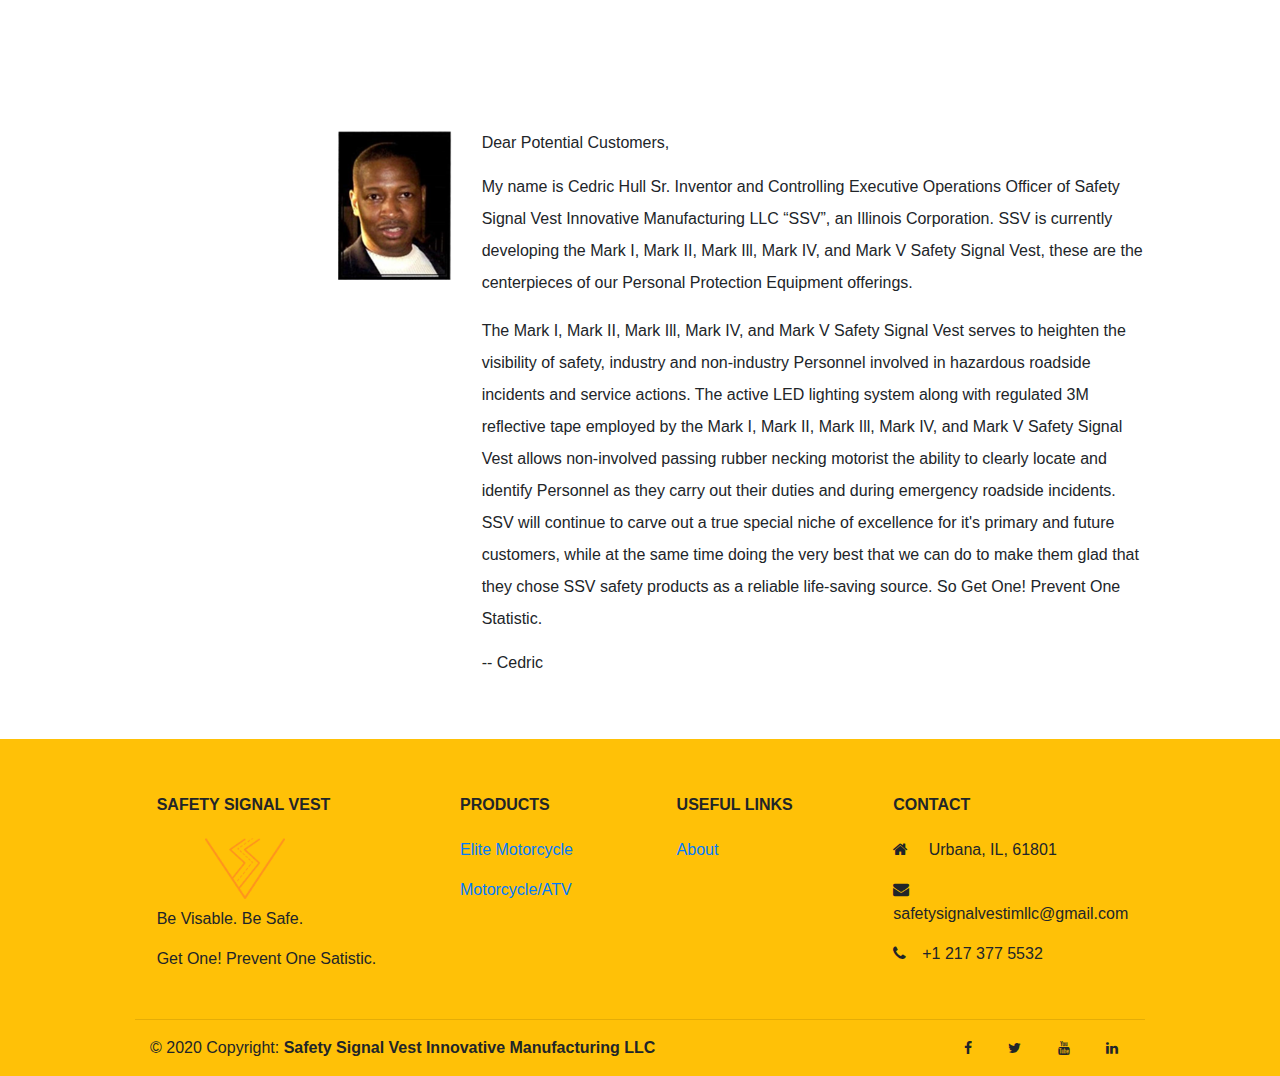
==== commit b55edf05: "Add files via upload" ====
--- a/index.html
+++ b/index.html
@@ -5,6 +5,7 @@
     <!-- Required meta tags -->
     <meta charset="utf-8">
     <meta name="viewport" content="width=device-width, initial-scale=1, shrink-to-fit=no">
+    <meta http-equiv="X-UA-Compatible" content="IE=10" />
     <!-- Bootstrap CSS -->
     <link rel="stylesheet" href="https://stackpath.bootstrapcdn.com/bootstrap/4.3.1/css/bootstrap.min.css"
         integrity="sha384-ggOyR0iXCbMQv3Xipma34MD+dH/1fQ784/j6cY/iJTQUOhcWr7x9JvoRxT2MZw1T" crossorigin="anonymous">
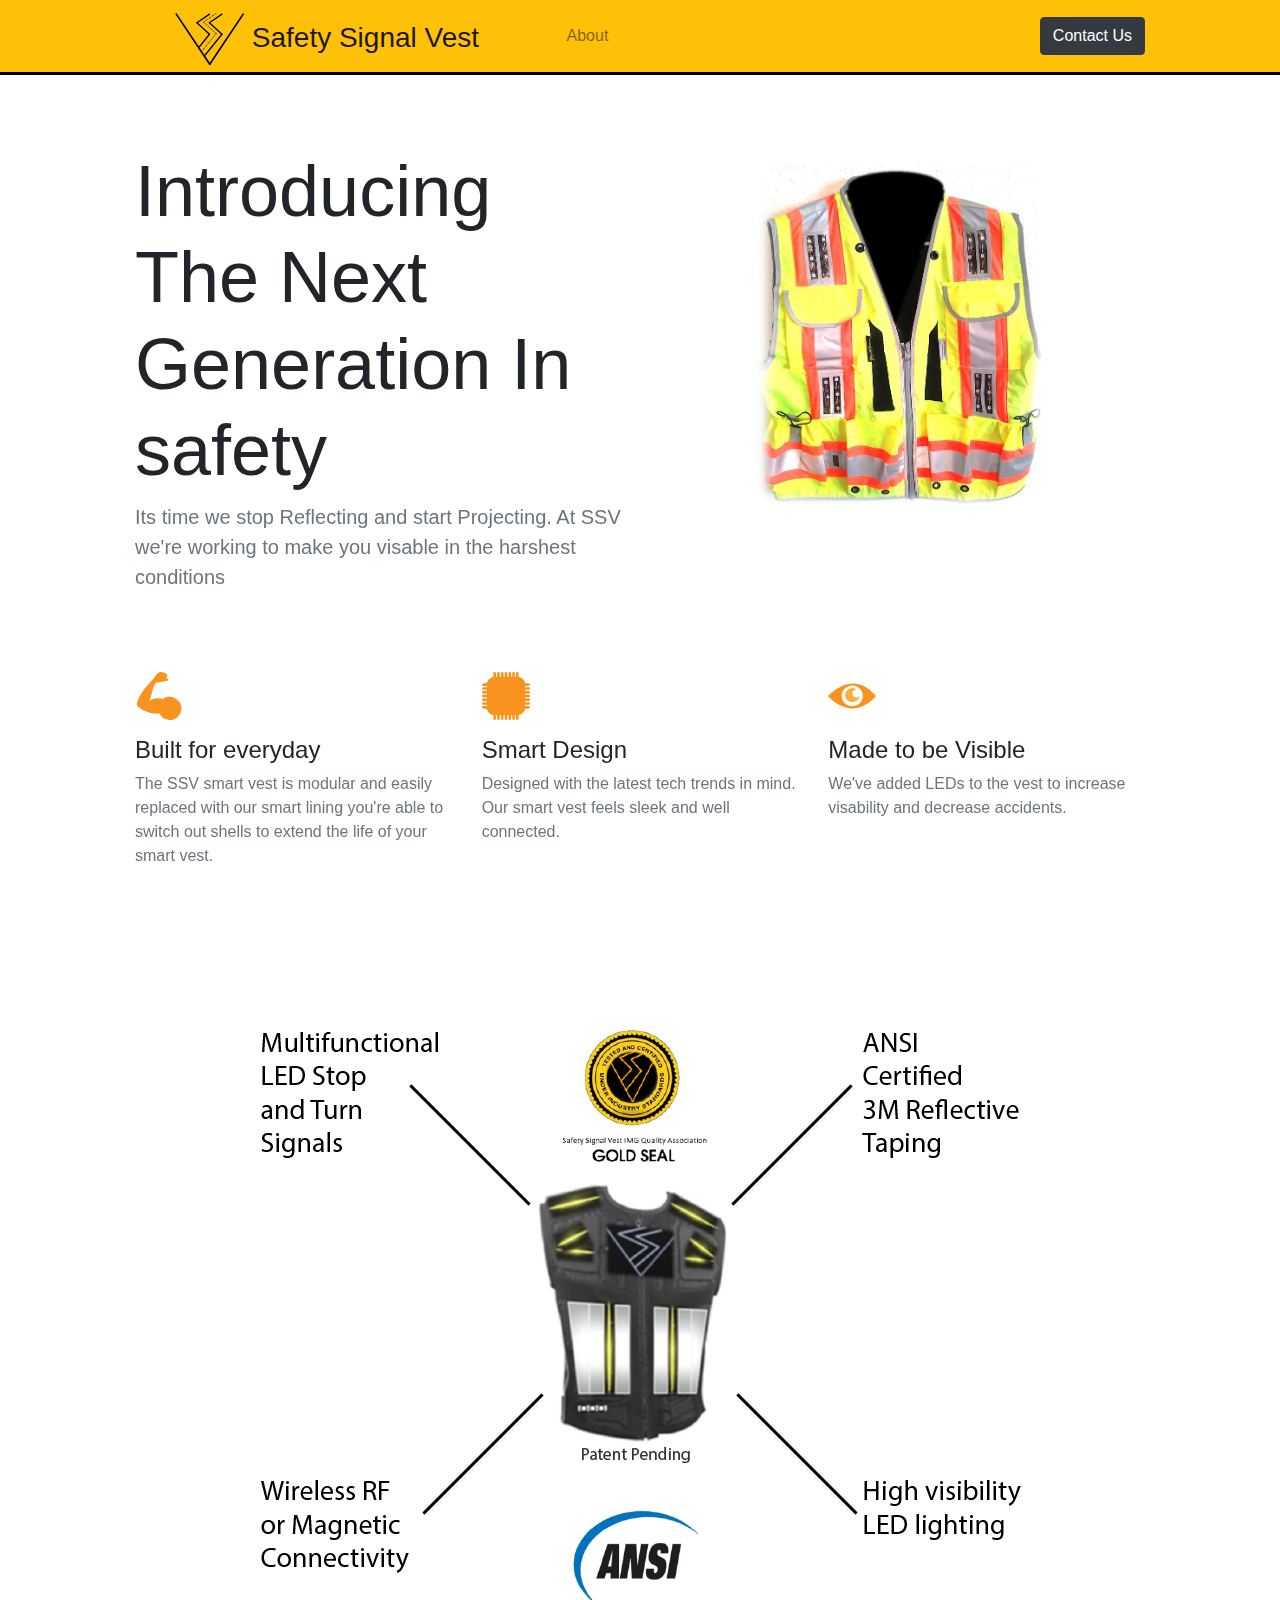
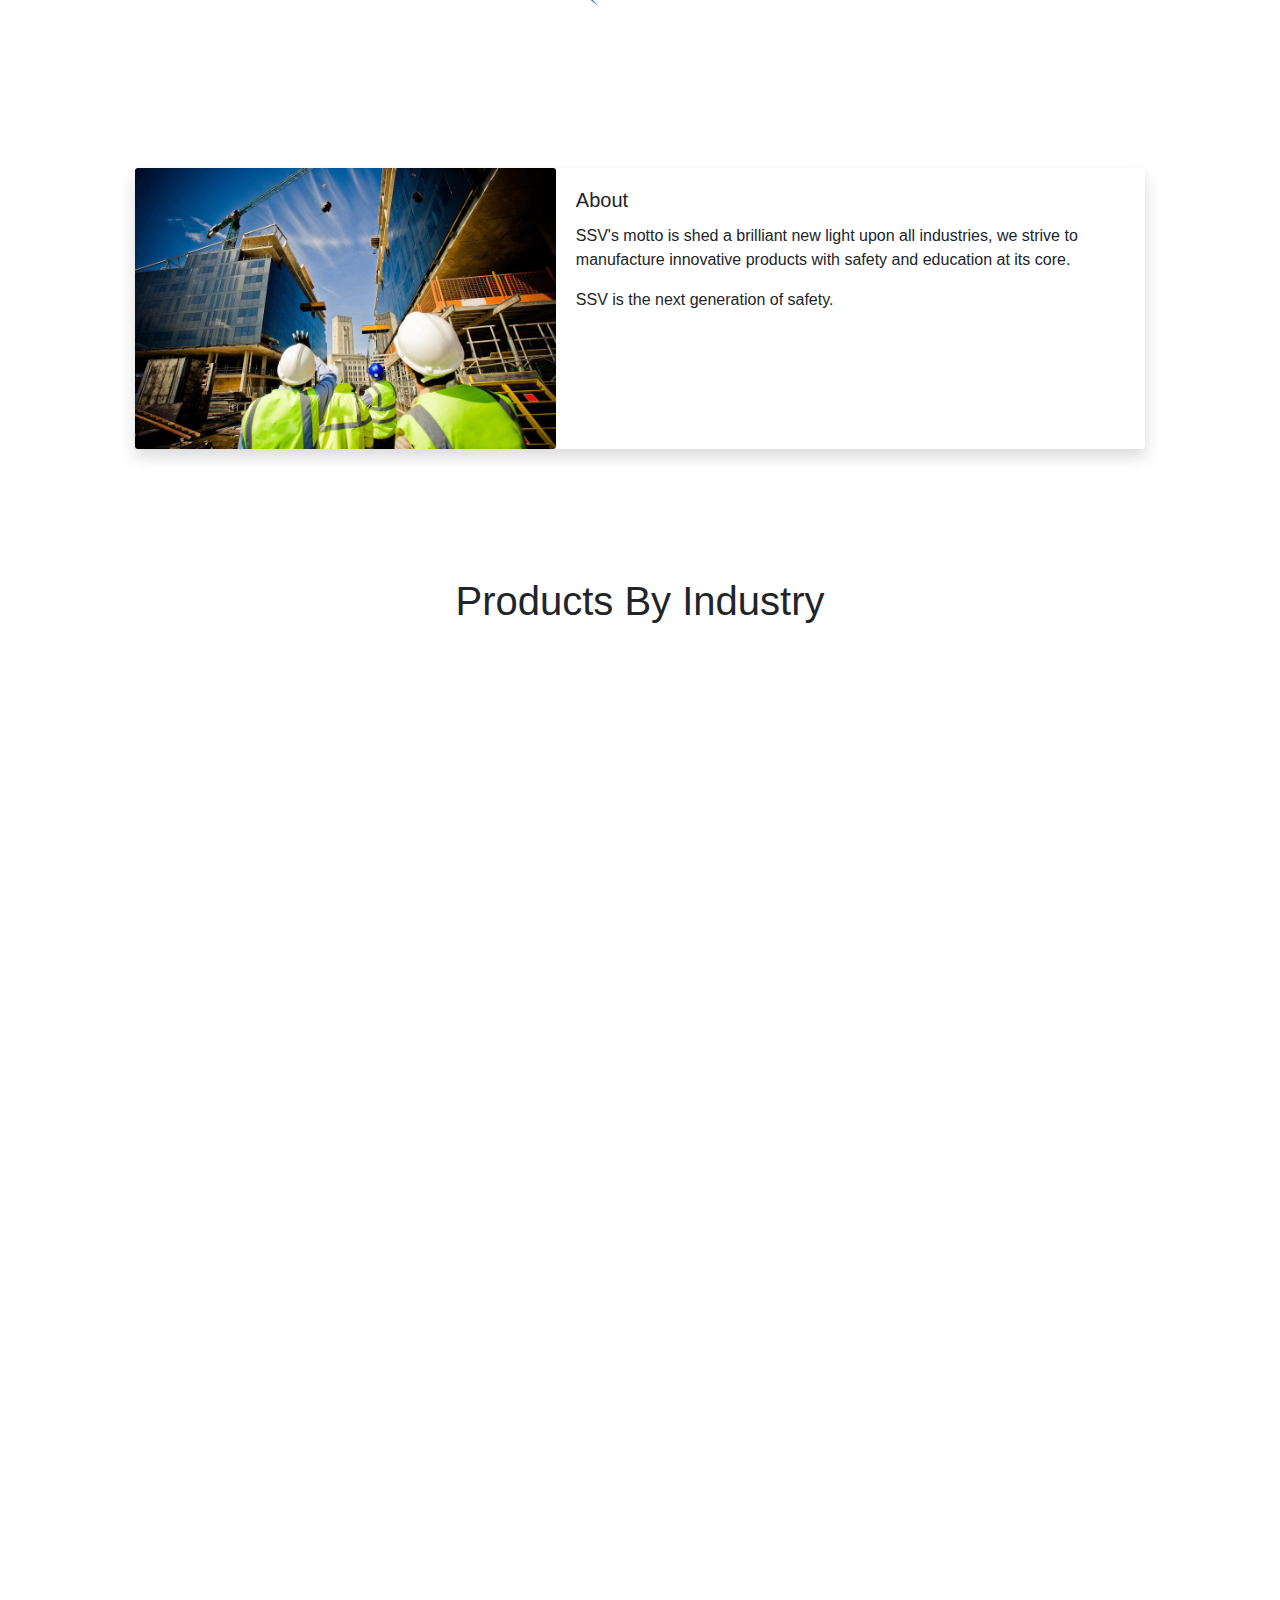
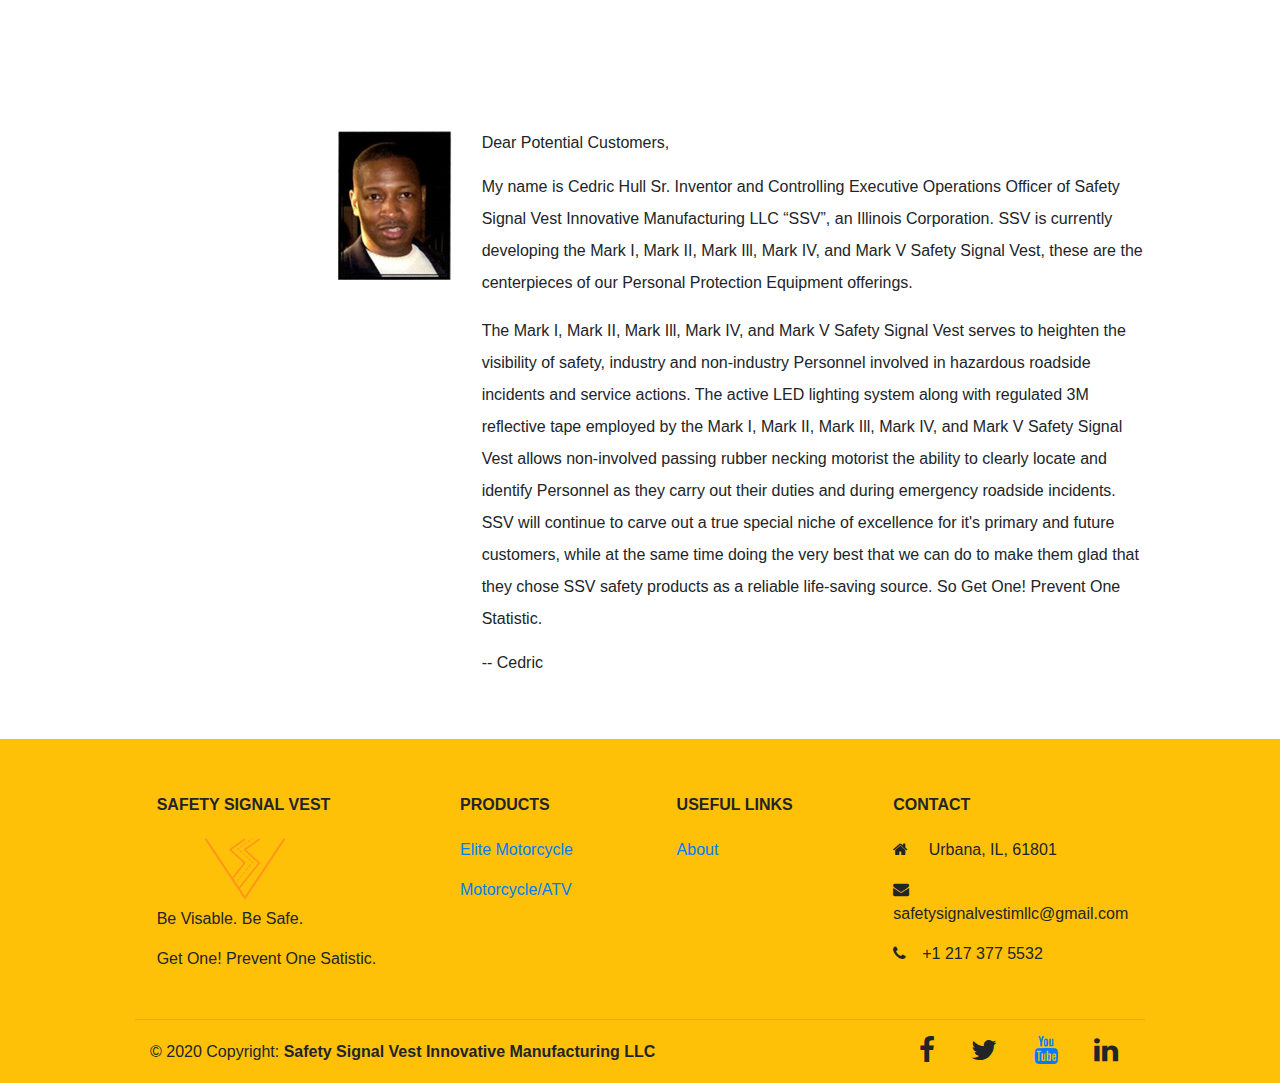
==== commit c3fa7c69: "Add files via upload" ====
--- a/index.html
+++ b/index.html
@@ -371,22 +371,22 @@
             <ul class="list-unstyled list-inline">
               <li class="list-inline-item">
                 <a class="btn-floating btn-sm rgba-white-slight mx-1">
-                  <i class="fa fa-facebook-f"></i>
+                  <i class="fa fa-facebook-f fa-2x"></i>
                 </a>
               </li>
               <li class="list-inline-item">
                 <a class="btn-floating btn-sm rgba-white-slight mx-1">
-                  <i class="fa fa-twitter"></i>
+                  <i class="fa fa-twitter fa-2x"></i>
+                </a>
+              </li>
+              <li class="list-inline-item">
+                <a class="btn-floating btn-sm rgba-white-slight mx-1" href="https://www.youtube.com/channel/UCJ1WuCAPKNyO-KDoc37oPzA/featured">
+                  <i class="fa fa-youtube fa-2x"></i>
                 </a>
               </li>
               <li class="list-inline-item">
                 <a class="btn-floating btn-sm rgba-white-slight mx-1">
-                  <i class="fa fa-youtube"></i>
-                </a>
-              </li>
-              <li class="list-inline-item">
-                <a class="btn-floating btn-sm rgba-white-slight mx-1">
-                  <i class="fa fa-linkedin"></i>
+                  <i class="fa fa-linkedin fa-2x"></i>
                 </a>
               </li>
             </ul>
